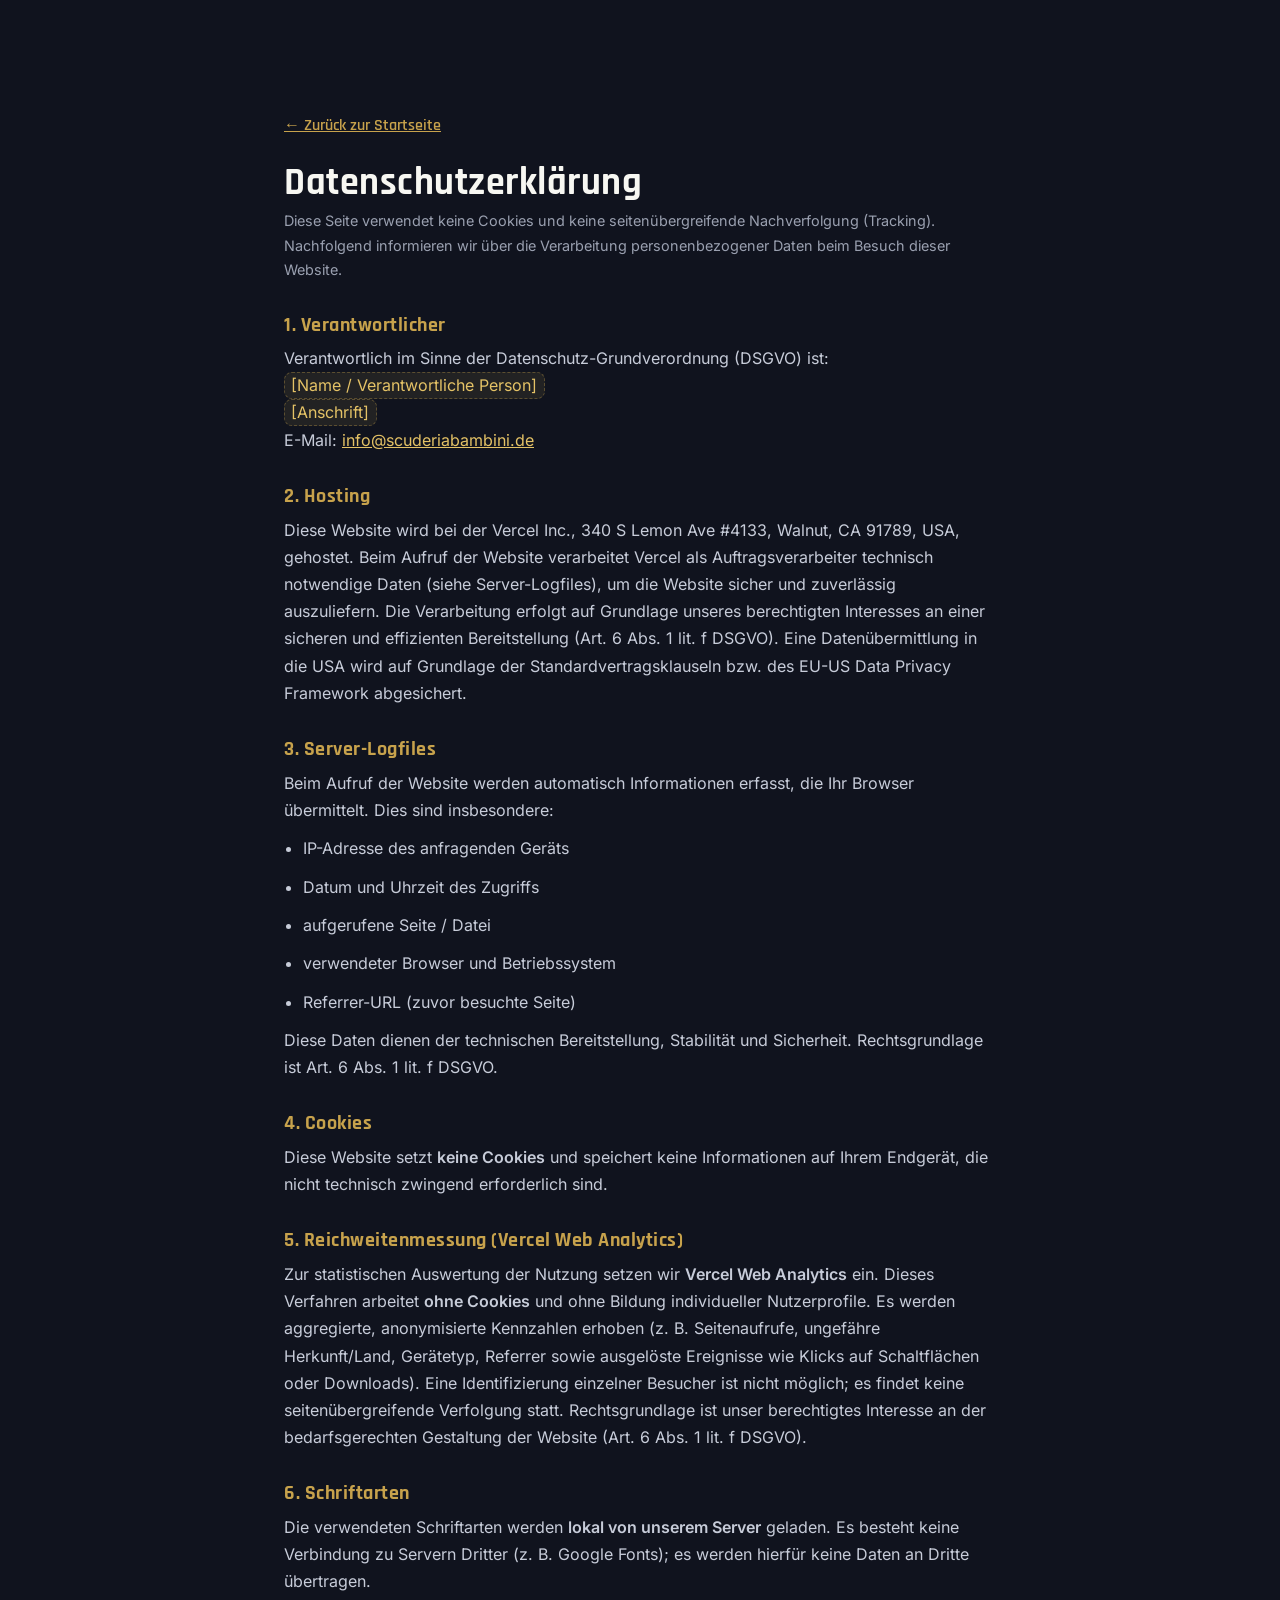
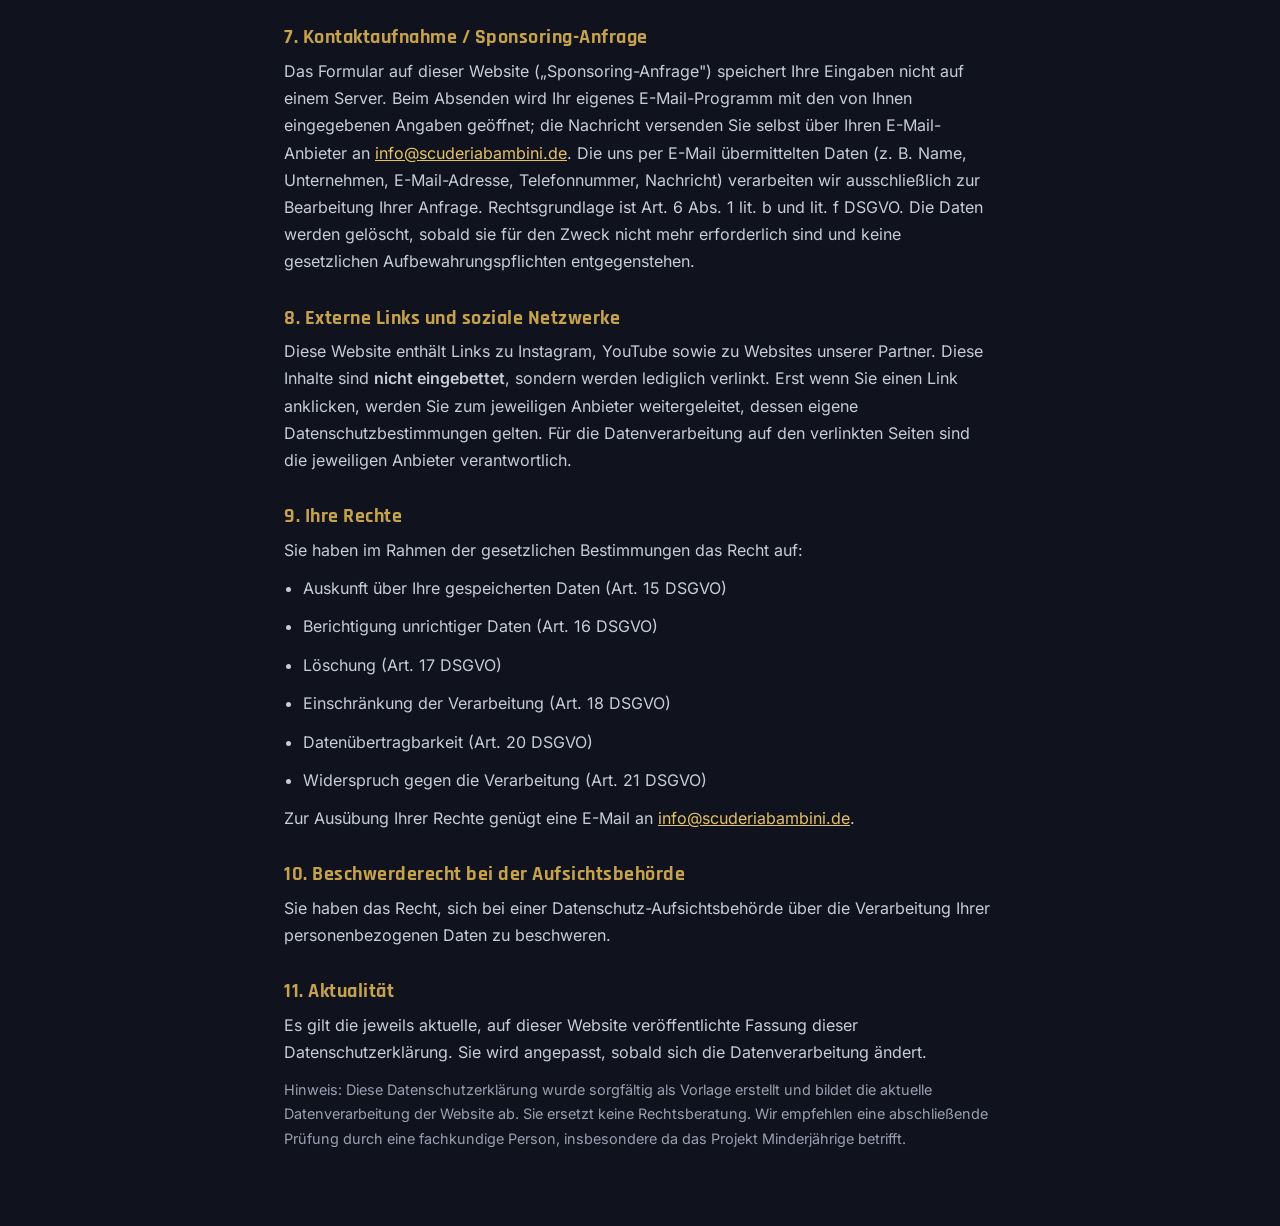
==== datenschutz.html @ d495ade8 "DSGVO: Google Fonts lokal einbetten, Impressum + Datenschutzerklaerung, Footer-Links" ====
<!DOCTYPE html>
<html lang="de">
<head>
  <meta charset="UTF-8" />
  <meta name="viewport" content="width=device-width, initial-scale=1.0" />
  <title>Datenschutzerklärung — Scuderia Bambini</title>
  <meta name="robots" content="noindex" />
  <link rel="stylesheet" href="assets/fonts/fonts.css" />
  <link rel="stylesheet" href="styles.css" />
</head>
<body>
  <main class="legal">
    <a class="back" href="index.html">← Zurück zur Startseite</a>
    <h1>Datenschutzerklärung</h1>
    <p class="muted">Diese Seite verwendet keine Cookies und keine seitenübergreifende Nachverfolgung (Tracking). Nachfolgend informieren wir über die Verarbeitung personenbezogener Daten beim Besuch dieser Website.</p>

    <h2>1. Verantwortlicher</h2>
    <p>
      Verantwortlich im Sinne der Datenschutz-Grundverordnung (DSGVO) ist:<br />
      <span class="todo">[Name / Verantwortliche Person]</span><br />
      <span class="todo">[Anschrift]</span><br />
      E-Mail: <a href="mailto:info@scuderiabambini.de">info@scuderiabambini.de</a>
    </p>

    <h2>2. Hosting</h2>
    <p>Diese Website wird bei der Vercel Inc., 340 S Lemon Ave #4133, Walnut, CA 91789, USA, gehostet. Beim Aufruf der Website verarbeitet Vercel als Auftragsverarbeiter technisch notwendige Daten (siehe Server-Logfiles), um die Website sicher und zuverlässig auszuliefern. Die Verarbeitung erfolgt auf Grundlage unseres berechtigten Interesses an einer sicheren und effizienten Bereitstellung (Art. 6 Abs. 1 lit. f DSGVO). Eine Datenübermittlung in die USA wird auf Grundlage der Standardvertragsklauseln bzw. des EU-US Data Privacy Framework abgesichert.</p>

    <h2>3. Server-Logfiles</h2>
    <p>Beim Aufruf der Website werden automatisch Informationen erfasst, die Ihr Browser übermittelt. Dies sind insbesondere:</p>
    <ul>
      <li>IP-Adresse des anfragenden Geräts</li>
      <li>Datum und Uhrzeit des Zugriffs</li>
      <li>aufgerufene Seite / Datei</li>
      <li>verwendeter Browser und Betriebssystem</li>
      <li>Referrer-URL (zuvor besuchte Seite)</li>
    </ul>
    <p>Diese Daten dienen der technischen Bereitstellung, Stabilität und Sicherheit. Rechtsgrundlage ist Art. 6 Abs. 1 lit. f DSGVO.</p>

    <h2>4. Cookies</h2>
    <p>Diese Website setzt <strong>keine Cookies</strong> und speichert keine Informationen auf Ihrem Endgerät, die nicht technisch zwingend erforderlich sind.</p>

    <h2>5. Reichweitenmessung (Vercel Web Analytics)</h2>
    <p>Zur statistischen Auswertung der Nutzung setzen wir <strong>Vercel Web Analytics</strong> ein. Dieses Verfahren arbeitet <strong>ohne Cookies</strong> und ohne Bildung individueller Nutzerprofile. Es werden aggregierte, anonymisierte Kennzahlen erhoben (z. B. Seitenaufrufe, ungefähre Herkunft/Land, Gerätetyp, Referrer sowie ausgelöste Ereignisse wie Klicks auf Schaltflächen oder Downloads). Eine Identifizierung einzelner Besucher ist nicht möglich; es findet keine seitenübergreifende Verfolgung statt. Rechtsgrundlage ist unser berechtigtes Interesse an der bedarfsgerechten Gestaltung der Website (Art. 6 Abs. 1 lit. f DSGVO).</p>

    <h2>6. Schriftarten</h2>
    <p>Die verwendeten Schriftarten werden <strong>lokal von unserem Server</strong> geladen. Es besteht keine Verbindung zu Servern Dritter (z. B. Google Fonts); es werden hierfür keine Daten an Dritte übertragen.</p>

    <h2>7. Kontaktaufnahme / Sponsoring-Anfrage</h2>
    <p>Das Formular auf dieser Website („Sponsoring-Anfrage") speichert Ihre Eingaben nicht auf einem Server. Beim Absenden wird Ihr eigenes E-Mail-Programm mit den von Ihnen eingegebenen Angaben geöffnet; die Nachricht versenden Sie selbst über Ihren E-Mail-Anbieter an <a href="mailto:info@scuderiabambini.de">info@scuderiabambini.de</a>. Die uns per E-Mail übermittelten Daten (z. B. Name, Unternehmen, E-Mail-Adresse, Telefonnummer, Nachricht) verarbeiten wir ausschließlich zur Bearbeitung Ihrer Anfrage. Rechtsgrundlage ist Art. 6 Abs. 1 lit. b und lit. f DSGVO. Die Daten werden gelöscht, sobald sie für den Zweck nicht mehr erforderlich sind und keine gesetzlichen Aufbewahrungspflichten entgegenstehen.</p>

    <h2>8. Externe Links und soziale Netzwerke</h2>
    <p>Diese Website enthält Links zu Instagram, YouTube sowie zu Websites unserer Partner. Diese Inhalte sind <strong>nicht eingebettet</strong>, sondern werden lediglich verlinkt. Erst wenn Sie einen Link anklicken, werden Sie zum jeweiligen Anbieter weitergeleitet, dessen eigene Datenschutzbestimmungen gelten. Für die Datenverarbeitung auf den verlinkten Seiten sind die jeweiligen Anbieter verantwortlich.</p>

    <h2>9. Ihre Rechte</h2>
    <p>Sie haben im Rahmen der gesetzlichen Bestimmungen das Recht auf:</p>
    <ul>
      <li>Auskunft über Ihre gespeicherten Daten (Art. 15 DSGVO)</li>
      <li>Berichtigung unrichtiger Daten (Art. 16 DSGVO)</li>
      <li>Löschung (Art. 17 DSGVO)</li>
      <li>Einschränkung der Verarbeitung (Art. 18 DSGVO)</li>
      <li>Datenübertragbarkeit (Art. 20 DSGVO)</li>
      <li>Widerspruch gegen die Verarbeitung (Art. 21 DSGVO)</li>
    </ul>
    <p>Zur Ausübung Ihrer Rechte genügt eine E-Mail an <a href="mailto:info@scuderiabambini.de">info@scuderiabambini.de</a>.</p>

    <h2>10. Beschwerderecht bei der Aufsichtsbehörde</h2>
    <p>Sie haben das Recht, sich bei einer Datenschutz-Aufsichtsbehörde über die Verarbeitung Ihrer personenbezogenen Daten zu beschweren.</p>

    <h2>11. Aktualität</h2>
    <p>Es gilt die jeweils aktuelle, auf dieser Website veröffentlichte Fassung dieser Datenschutzerklärung. Sie wird angepasst, sobald sich die Datenverarbeitung ändert.</p>

    <p class="muted">Hinweis: Diese Datenschutzerklärung wurde sorgfältig als Vorlage erstellt und bildet die aktuelle Datenverarbeitung der Website ab. Sie ersetzt keine Rechtsberatung. Wir empfehlen eine abschließende Prüfung durch eine fachkundige Person, insbesondere da das Projekt Minderjährige betrifft.</p>
  </main>
</body>
</html>
---- assets/fonts/fonts.css ----
@font-face{font-family:'Inter';font-style:normal;font-weight:400;font-display:swap;src:url(./inter-400-latin-ext.woff2) format('woff2');unicode-range:U+0100-02BA, U+02BD-02C5, U+02C7-02CC, U+02CE-02D7, U+02DD-02FF, U+0304, U+0308, U+0329, U+1D00-1DBF, U+1E00-1E9F, U+1EF2-1EFF, U+2020, U+20A0-20AB, U+20AD-20C0, U+2113, U+2C60-2C7F, U+A720-A7FF;}
@font-face{font-family:'Inter';font-style:normal;font-weight:400;font-display:swap;src:url(./inter-400-latin.woff2) format('woff2');unicode-range:U+0000-00FF, U+0131, U+0152-0153, U+02BB-02BC, U+02C6, U+02DA, U+02DC, U+0304, U+0308, U+0329, U+2000-206F, U+20AC, U+2122, U+2191, U+2193, U+2212, U+2215, U+FEFF, U+FFFD;}
@font-face{font-family:'Inter';font-style:normal;font-weight:500;font-display:swap;src:url(./inter-500-latin-ext.woff2) format('woff2');unicode-range:U+0100-02BA, U+02BD-02C5, U+02C7-02CC, U+02CE-02D7, U+02DD-02FF, U+0304, U+0308, U+0329, U+1D00-1DBF, U+1E00-1E9F, U+1EF2-1EFF, U+2020, U+20A0-20AB, U+20AD-20C0, U+2113, U+2C60-2C7F, U+A720-A7FF;}
@font-face{font-family:'Inter';font-style:normal;font-weight:500;font-display:swap;src:url(./inter-500-latin.woff2) format('woff2');unicode-range:U+0000-00FF, U+0131, U+0152-0153, U+02BB-02BC, U+02C6, U+02DA, U+02DC, U+0304, U+0308, U+0329, U+2000-206F, U+20AC, U+2122, U+2191, U+2193, U+2212, U+2215, U+FEFF, U+FFFD;}
@font-face{font-family:'Inter';font-style:normal;font-weight:600;font-display:swap;src:url(./inter-600-latin-ext.woff2) format('woff2');unicode-range:U+0100-02BA, U+02BD-02C5, U+02C7-02CC, U+02CE-02D7, U+02DD-02FF, U+0304, U+0308, U+0329, U+1D00-1DBF, U+1E00-1E9F, U+1EF2-1EFF, U+2020, U+20A0-20AB, U+20AD-20C0, U+2113, U+2C60-2C7F, U+A720-A7FF;}
@font-face{font-family:'Inter';font-style:normal;font-weight:600;font-display:swap;src:url(./inter-600-latin.woff2) format('woff2');unicode-range:U+0000-00FF, U+0131, U+0152-0153, U+02BB-02BC, U+02C6, U+02DA, U+02DC, U+0304, U+0308, U+0329, U+2000-206F, U+20AC, U+2122, U+2191, U+2193, U+2212, U+2215, U+FEFF, U+FFFD;}
@font-face{font-family:'Orbitron';font-style:normal;font-weight:500;font-display:swap;src:url(./orbitron-500-latin.woff2) format('woff2');unicode-range:U+0000-00FF, U+0131, U+0152-0153, U+02BB-02BC, U+02C6, U+02DA, U+02DC, U+0304, U+0308, U+0329, U+2000-206F, U+20AC, U+2122, U+2191, U+2193, U+2212, U+2215, U+FEFF, U+FFFD;}
@font-face{font-family:'Orbitron';font-style:normal;font-weight:700;font-display:swap;src:url(./orbitron-700-latin.woff2) format('woff2');unicode-range:U+0000-00FF, U+0131, U+0152-0153, U+02BB-02BC, U+02C6, U+02DA, U+02DC, U+0304, U+0308, U+0329, U+2000-206F, U+20AC, U+2122, U+2191, U+2193, U+2212, U+2215, U+FEFF, U+FFFD;}
@font-face{font-family:'Orbitron';font-style:normal;font-weight:900;font-display:swap;src:url(./orbitron-900-latin.woff2) format('woff2');unicode-range:U+0000-00FF, U+0131, U+0152-0153, U+02BB-02BC, U+02C6, U+02DA, U+02DC, U+0304, U+0308, U+0329, U+2000-206F, U+20AC, U+2122, U+2191, U+2193, U+2212, U+2215, U+FEFF, U+FFFD;}
@font-face{font-family:'Rajdhani';font-style:normal;font-weight:500;font-display:swap;src:url(./rajdhani-500-latin-ext.woff2) format('woff2');unicode-range:U+0100-02BA, U+02BD-02C5, U+02C7-02CC, U+02CE-02D7, U+02DD-02FF, U+0304, U+0308, U+0329, U+1D00-1DBF, U+1E00-1E9F, U+1EF2-1EFF, U+2020, U+20A0-20AB, U+20AD-20C0, U+2113, U+2C60-2C7F, U+A720-A7FF;}
@font-face{font-family:'Rajdhani';font-style:normal;font-weight:500;font-display:swap;src:url(./rajdhani-500-latin.woff2) format('woff2');unicode-range:U+0000-00FF, U+0131, U+0152-0153, U+02BB-02BC, U+02C6, U+02DA, U+02DC, U+0304, U+0308, U+0329, U+2000-206F, U+20AC, U+2122, U+2191, U+2193, U+2212, U+2215, U+FEFF, U+FFFD;}
@font-face{font-family:'Rajdhani';font-style:normal;font-weight:600;font-display:swap;src:url(./rajdhani-600-latin-ext.woff2) format('woff2');unicode-range:U+0100-02BA, U+02BD-02C5, U+02C7-02CC, U+02CE-02D7, U+02DD-02FF, U+0304, U+0308, U+0329, U+1D00-1DBF, U+1E00-1E9F, U+1EF2-1EFF, U+2020, U+20A0-20AB, U+20AD-20C0, U+2113, U+2C60-2C7F, U+A720-A7FF;}
@font-face{font-family:'Rajdhani';font-style:normal;font-weight:600;font-display:swap;src:url(./rajdhani-600-latin.woff2) format('woff2');unicode-range:U+0000-00FF, U+0131, U+0152-0153, U+02BB-02BC, U+02C6, U+02DA, U+02DC, U+0304, U+0308, U+0329, U+2000-206F, U+20AC, U+2122, U+2191, U+2193, U+2212, U+2215, U+FEFF, U+FFFD;}
@font-face{font-family:'Rajdhani';font-style:normal;font-weight:700;font-display:swap;src:url(./rajdhani-700-latin-ext.woff2) format('woff2');unicode-range:U+0100-02BA, U+02BD-02C5, U+02C7-02CC, U+02CE-02D7, U+02DD-02FF, U+0304, U+0308, U+0329, U+1D00-1DBF, U+1E00-1E9F, U+1EF2-1EFF, U+2020, U+20A0-20AB, U+20AD-20C0, U+2113, U+2C60-2C7F, U+A720-A7FF;}
@font-face{font-family:'Rajdhani';font-style:normal;font-weight:700;font-display:swap;src:url(./rajdhani-700-latin.woff2) format('woff2');unicode-range:U+0000-00FF, U+0131, U+0152-0153, U+02BB-02BC, U+02C6, U+02DA, U+02DC, U+0304, U+0308, U+0329, U+2000-206F, U+20AC, U+2122, U+2191, U+2193, U+2212, U+2215, U+FEFF, U+FFFD;}
---- styles.css ----
/* ===================== Scuderia Bambini — Styles ===================== */
:root{
  --navy:#171C2B;
  --navy-2:#10131e;
  --navy-3:#0b0d15;
  --gold:#C7A24C;
  --gold-bright:#E4C266;
  --white:#F7F7F2;
  --green:#1F7A4D;
  --green-bright:#34c47e;
  --muted:#9aa0b0;
  --panel:rgba(23,28,43,.82);
  --panel-line:rgba(199,162,76,.35);
  --radius:16px;
  --font-display:"Orbitron",sans-serif;
  --font-head:"Rajdhani",sans-serif;
  --font-body:"Inter",sans-serif;
}

*{box-sizing:border-box;margin:0;padding:0}
html{scroll-behavior:smooth}
body{
  font-family:var(--font-body);
  background:var(--navy-2);
  color:var(--white);
  overflow-x:hidden;
  line-height:1.6;
  -webkit-font-smoothing:antialiased;
}
h1,h2,h3{font-family:var(--font-head);font-weight:700;line-height:1.05;letter-spacing:.5px}
a{color:inherit;text-decoration:none}
img,svg{display:block}

/* ---------- Buttons ---------- */
.btn{
  display:inline-block;padding:.85rem 1.6rem;border-radius:999px;
  font-family:var(--font-head);font-weight:700;font-size:1rem;letter-spacing:.5px;
  cursor:pointer;border:2px solid transparent;transition:transform .15s ease,box-shadow .2s ease,background .2s ease;
}
.btn:hover{transform:translateY(-2px)}
.btn--gold{background:var(--gold);color:var(--navy);box-shadow:0 8px 24px rgba(199,162,76,.25)}
.btn--gold:hover{background:var(--gold-bright)}
.btn--ghost{border-color:var(--panel-line);color:var(--white)}
.btn--ghost:hover{border-color:var(--gold);color:var(--gold)}

/* ---------- Navigation ---------- */
.nav{
  position:fixed;top:0;left:0;right:0;z-index:50;
  display:flex;align-items:center;justify-content:space-between;
  padding:.7rem 1.6rem;
  background:rgba(11,13,21,0);transition:background .3s ease,box-shadow .3s ease,padding .3s ease;
}
.nav.is-stuck{background:rgba(11,13,21,.92);box-shadow:0 1px 0 rgba(199,162,76,.25);padding:.5rem 1.6rem;backdrop-filter:blur(8px)}
.nav__brand{display:flex;align-items:center;gap:.6rem}
.nav__logo{width:34px;height:38px}
.nav__name{font-family:var(--font-display);font-weight:700;font-size:.95rem;letter-spacing:1px;color:var(--gold)}
.nav__links{display:flex;align-items:center;gap:1.4rem;font-family:var(--font-head);font-weight:600}
.nav__links a{font-size:.95rem;color:var(--white);opacity:.85;transition:color .2s,opacity .2s}
.nav__links a:hover{opacity:1;color:var(--gold)}
.nav__cta{padding:.45rem 1.1rem;border:2px solid var(--gold);border-radius:999px;color:var(--gold)!important;opacity:1!important}
.nav__cta:hover{background:var(--gold);color:var(--navy)!important}
@media(max-width:760px){.nav__links a:not(.nav__cta){display:none}.nav__name{display:none}}

/* ---------- Hero ---------- */
.hero{
  position:relative;min-height:100vh;display:flex;align-items:center;justify-content:center;
  text-align:center;padding:6rem 1.5rem 4rem;overflow:hidden;
  background:radial-gradient(120% 80% at 50% 0%,#1d2336 0%,var(--navy-2) 55%,var(--navy-3) 100%);
}
.hero__grid{
  position:absolute;inset:0;opacity:.5;pointer-events:none;
  background-image:
    linear-gradient(rgba(199,162,76,.06) 1px,transparent 1px),
    linear-gradient(90deg,rgba(199,162,76,.06) 1px,transparent 1px);
  background-size:46px 46px;
  mask-image:radial-gradient(80% 60% at 50% 30%,#000 30%,transparent 80%);
}
.hero__inner{position:relative;z-index:2;max-width:760px}
.hero__crest{width:120px;height:134px;margin:0 auto 1.2rem;filter:drop-shadow(0 10px 30px rgba(0,0,0,.5))}
.hero__video{width:min(400px,66vw);height:auto;margin:-1.2rem auto -.8rem;display:block;
  mix-blend-mode:screen;
  -webkit-mask-image:radial-gradient(ellipse 70% 68% at 50% 47%,#000 55%,transparent 82%);
  mask-image:radial-gradient(ellipse 70% 68% at 50% 47%,#000 55%,transparent 82%)}
.hero__kicker{font-family:var(--font-head);font-weight:600;letter-spacing:3px;text-transform:uppercase;color:var(--gold);font-size:.9rem;margin-bottom:.6rem}
.hero__title{font-family:var(--font-display);font-weight:900;font-size:clamp(2.6rem,8vw,5.4rem);letter-spacing:2px;line-height:.98}
.hero__title--green{color:var(--green-bright)}
.hero__title--gold{color:var(--gold-bright)}
.hero__sub{margin:1.3rem auto 2rem;max-width:520px;color:#cdd2de;font-size:1.05rem}
.hero__actions{display:flex;gap:1rem;justify-content:center;flex-wrap:wrap;margin-top:1.6rem}

/* Ampel */
.lights{display:flex;gap:.6rem;justify-content:center;margin:.4rem 0 .4rem}
.light{width:26px;height:26px;border-radius:50%;background:#2a2f3e;border:2px solid #000;box-shadow:inset 0 0 6px rgba(0,0,0,.6)}
.light--red.on{background:#ff2d2d;box-shadow:0 0 16px rgba(255,45,45,.8),inset 0 0 6px rgba(0,0,0,.4)}
.light--green.on{background:var(--green-bright);box-shadow:0 0 18px rgba(52,196,126,.9),inset 0 0 6px rgba(0,0,0,.4)}
.lights__label{font-family:var(--font-head);font-weight:600;letter-spacing:1px;color:var(--muted);font-size:.85rem;text-transform:uppercase;min-height:1.2em}

/* Scroll hint */
.scroll-hint{margin:1.8rem auto 0;z-index:2;text-align:center;color:var(--muted);font-family:var(--font-head);letter-spacing:2px;font-size:.75rem;text-transform:uppercase}
.scroll-hint__mouse{width:24px;height:38px;border:2px solid var(--panel-line);border-radius:14px;margin:.5rem auto 0;position:relative}
.scroll-hint__mouse span{position:absolute;top:7px;left:50%;width:4px;height:7px;background:var(--gold);border-radius:2px;transform:translateX(-50%);animation:wheel 1.4s infinite}
@keyframes wheel{0%{opacity:0;transform:translate(-50%,0)}40%{opacity:1}100%{opacity:0;transform:translate(-50%,12px)}}

/* ---------- Track / Strecke ---------- */
.track{position:relative;background:linear-gradient(180deg,var(--navy-3),#0a0c13 50%,var(--navy-3))}
.track__road{position:absolute;top:0;left:0;width:100%;height:100%;z-index:1}
.track__content{position:relative;z-index:3;max-width:1180px;margin:0 auto;padding:8vh 1.5rem}

.car{position:absolute;top:0;left:0;z-index:4;width:120px;height:64px;will-change:transform;
  filter:drop-shadow(0 8px 14px rgba(0,0,0,.55))}

/* Stops */
.stop{display:flex;min-height:78vh;align-items:center;padding:2vh 0}
.stop--left{justify-content:flex-start}
.stop--right{justify-content:flex-end}
.stop--full{justify-content:center}

.panel{
  position:relative;max-width:540px;background:var(--panel);
  border:1px solid var(--panel-line);border-radius:var(--radius);
  padding:2rem 2.1rem;backdrop-filter:blur(6px);
  box-shadow:0 20px 50px rgba(0,0,0,.45);
}
.panel--wide{max-width:920px;text-align:center}
.panel--accent{border-color:rgba(52,196,126,.45);box-shadow:0 20px 50px rgba(31,122,77,.25)}
.panel__tag{display:inline-block;font-family:var(--font-head);font-weight:700;letter-spacing:2px;text-transform:uppercase;font-size:.78rem;color:var(--gold);background:rgba(199,162,76,.12);border:1px solid var(--panel-line);padding:.3rem .8rem;border-radius:999px;margin-bottom:1rem}
.panel__tag--green{color:var(--green-bright);background:rgba(52,196,126,.12);border-color:rgba(52,196,126,.4)}
.panel h2{font-size:clamp(1.6rem,4vw,2.4rem);margin-bottom:.7rem}
.panel p{color:#c7ccd9}
.panel blockquote{margin-top:1.3rem;padding-left:1rem;border-left:3px solid var(--gold);font-family:var(--font-head);font-weight:600;font-style:italic;color:var(--gold-bright);font-size:1.15rem}

/* Pillars */
.pillars{display:grid;gap:.8rem;margin-top:1.3rem}
.pillar{display:grid;grid-template-columns:auto 1fr;gap:.2rem .9rem;align-items:start;padding:.7rem .9rem;background:rgba(255,255,255,.03);border-radius:12px;border:1px solid rgba(255,255,255,.06)}
.pillar__ico{grid-row:span 2;font-size:1.5rem}
.pillar strong{font-family:var(--font-head);font-size:1.05rem}
.pillar span{color:var(--muted);font-size:.9rem}

/* mini cards */
.cards{display:grid;grid-template-columns:1fr 1fr;gap:1rem;margin-top:1.3rem}
.mini{background:rgba(255,255,255,.03);border:1px solid rgba(255,255,255,.07);border-radius:12px;padding:1.1rem}
.mini h3{font-size:1.15rem;color:var(--gold);margin-bottom:.4rem}
.mini p{font-size:.9rem}
@media(max-width:560px){.cards{grid-template-columns:1fr}}

/* ticks */
.ticks{list-style:none;margin-top:1.1rem;display:grid;gap:.6rem}
.ticks li{position:relative;padding-left:1.8rem;color:#cdd2de}
.ticks li::before{content:"🏁";position:absolute;left:0}

/* jobs */
.jobs{display:flex;flex-wrap:wrap;gap:.6rem;margin-top:1.3rem}
.jobs span{font-family:var(--font-head);font-weight:600;font-size:.9rem;padding:.45rem .9rem;border:1px solid var(--panel-line);border-radius:999px;color:var(--gold-bright);background:rgba(199,162,76,.08)}

/* basis chips label */
.basis-label{margin-top:1.1rem;margin-bottom:.5rem;font-family:var(--font-head);font-weight:600;font-size:.82rem;letter-spacing:1px;text-transform:uppercase;color:var(--green-bright)}
.jobs--basis span{color:#cdd2de;border-color:rgba(52,196,126,.35);background:rgba(52,196,126,.07)}

/* safety */
.safety{display:grid;gap:.8rem;margin-top:1.2rem}
.safety div{display:grid;gap:.15rem;padding:.8rem 1rem;background:rgba(255,255,255,.03);border-left:3px solid var(--green);border-radius:0 10px 10px 0}
.safety strong{font-family:var(--font-head);color:var(--green-bright)}
.safety span{color:var(--muted);font-size:.9rem}

/* timeline / aktuelles */
.timeline{list-style:none;margin:1.6rem auto 0;position:relative;text-align:left;max-width:720px}
.timeline::before{content:"";position:absolute;left:14px;top:6px;bottom:6px;width:2px;background:linear-gradient(var(--gold),rgba(199,162,76,.12))}
.tl{position:relative;padding-left:46px;padding-bottom:1.5rem}
.tl:last-child{padding-bottom:0}
.tl__dot{position:absolute;left:6px;top:3px;width:18px;height:18px;border-radius:50%;background:var(--navy);border:2px solid var(--gold);box-shadow:0 0 0 4px rgba(199,162,76,.12)}
.tl--next .tl__dot{border-color:var(--green-bright);box-shadow:0 0 0 4px rgba(52,196,126,.15)}
.tl__date{font-family:var(--font-head);font-weight:700;letter-spacing:1px;text-transform:uppercase;font-size:.74rem;color:var(--gold)}
.tl--next .tl__date{color:var(--green-bright)}
.tl__body h3{font-family:var(--font-head);font-size:1.15rem;margin:.15rem 0 .3rem}
.tl__body p{color:var(--muted);font-size:.95rem}
.tl__thumb{margin-top:.7rem;border-radius:10px;overflow:hidden;border:1px solid var(--panel-line);max-width:280px}
.tl__thumb img{width:100%;height:160px;object-fit:cover;display:block}
.tl__thumb--car{background:#f2f2ef}
.tl__thumb--car img{object-fit:contain;padding:.3rem}

/* gallery */
.gallery{display:grid;grid-template-columns:repeat(2,1fr);gap:.9rem;margin-top:1.4rem}
.shot{position:relative;border-radius:12px;overflow:hidden;border:1px solid rgba(199,162,76,.22);aspect-ratio:4/3;background:#0b0d15}
.shot img{width:100%;height:100%;object-fit:cover;display:block;transition:transform .5s ease}
.shot:hover img{transform:scale(1.06)}
.shot figcaption{position:absolute;left:0;right:0;bottom:0;padding:.55rem .85rem;text-align:left;font-family:var(--font-head);font-weight:600;font-size:.92rem;color:#fff;background:linear-gradient(transparent,rgba(11,13,21,.9))}
.shot--car{background:#f2f2ef}
.shot--car img{object-fit:contain;padding:.5rem}
.ph{aspect-ratio:4/3;display:flex;align-items:center;justify-content:center;border-radius:12px;font-family:var(--font-head);font-weight:600;letter-spacing:1px;color:var(--muted);
  background:repeating-conic-gradient(#1a1f2e 0% 25%,#141826 0% 50%) 50%/26px 26px;border:1px solid rgba(199,162,76,.2)}
@media(max-width:520px){.gallery{grid-template-columns:1fr}}

/* partners */
.partners{display:flex;flex-wrap:wrap;gap:1rem;justify-content:center;margin-top:1.4rem}
.plogo{flex:1;min-width:180px;padding:1.6rem;text-align:center;font-family:var(--font-head);font-weight:700;letter-spacing:1px;color:var(--white);background:rgba(255,255,255,.04);border:1px solid var(--panel-line);border-radius:12px}
.plogo--add{color:var(--muted);border-style:dashed}
.plogo--img{background:#fff;display:flex;align-items:center;justify-content:center;padding:1rem 1.4rem;transition:transform .15s ease,border-color .2s ease}
.plogo--img:hover{transform:translateY(-3px);border-color:var(--gold)}
.plogo--img img{max-width:100%;max-height:66px;width:auto;height:auto;object-fit:contain}

/* finish line */
.finish{position:absolute;bottom:0;left:0;right:0;height:34px;z-index:2;
  background:repeating-linear-gradient(90deg,#fff 0 26px,#0b0d15 26px 52px),repeating-linear-gradient(90deg,#0b0d15 0 26px,#fff 26px 52px);
  background-size:52px 17px;background-position:0 0,0 17px;opacity:.9}

/* ---------- Vita / Initiator ---------- */
.vita{position:relative;z-index:3;padding:5rem 1.5rem}
.vita__inner{max-width:1000px;margin:0 auto;display:grid;grid-template-columns:300px 1fr;gap:2.5rem;align-items:start;background:var(--panel);border:1px solid var(--panel-line);border-radius:18px;padding:2rem;backdrop-filter:blur(6px);box-shadow:0 20px 50px rgba(0,0,0,.45)}
.vita__portrait{width:100%;aspect-ratio:4/5;border-radius:16px;overflow:hidden;border:2px solid var(--panel-line);background:#141826;position:relative}
.vita__portrait img{width:100%;height:100%;object-fit:cover}
.vita__initials{position:absolute;inset:0;display:flex;align-items:center;justify-content:center;font-family:var(--font-display);font-weight:900;font-size:4rem;color:var(--gold);
  background:radial-gradient(120% 120% at 50% 20%,#1d2336,#0b0d15)}
.vita__stats{display:grid;grid-template-columns:1fr 1fr;gap:.7rem;margin-top:1rem}
.vita__stat{background:rgba(255,255,255,.03);border:1px solid var(--panel-line);border-radius:12px;padding:.7rem .85rem}
.vita__stat b{display:block;font-family:var(--font-display);font-weight:700;color:var(--gold-bright);font-size:1.1rem;line-height:1.2}
.vita__stat span{font-size:.78rem;color:var(--muted);display:block;margin-top:.2rem}
.vita__body h2{font-size:clamp(1.8rem,4vw,2.6rem);margin:.4rem 0 .2rem}
.vita__role{font-family:var(--font-head);font-weight:600;color:var(--gold);margin-bottom:1.3rem}
.vita__body p{color:#c7ccd9;margin-bottom:1rem}
.vita__quote{margin:1.4rem 0;padding:1rem 1.2rem;border-left:3px solid var(--gold);background:rgba(199,162,76,.07);border-radius:0 12px 12px 0;
  font-family:var(--font-head);font-weight:600;font-style:italic;color:var(--gold-bright);font-size:1.12rem;line-height:1.5}
@media(max-width:760px){.vita__inner{grid-template-columns:1fr;gap:1.6rem}.vita__portrait{max-width:280px;margin:0 auto}}

/* ---------- Sponsoring / Partner werden ---------- */
.sponsoring{position:relative;z-index:3;padding:5rem 1.5rem}
.sponsoring__inner{max-width:1040px;margin:0 auto;text-align:center}
.sponsoring h2{font-size:clamp(1.8rem,4.5vw,2.6rem);margin:.4rem 0 .6rem}
.sponsoring__lead{max-width:680px;margin:0 auto 2.2rem;color:#c7ccd9}
.why{max-width:720px;margin:0 auto 2.4rem;text-align:left;background:rgba(255,255,255,.03);border:1px solid var(--panel-line);border-radius:14px;padding:1.3rem 1.5rem}
.why h3{color:var(--gold);font-size:1.1rem;margin-bottom:.7rem;font-family:var(--font-head)}
.why__list{list-style:none;display:grid;gap:.5rem}
.why__list li{padding-left:1.7rem;position:relative;color:#cdd2de}
.why__list li::before{content:"✓";position:absolute;left:0;color:var(--green-bright);font-weight:700}
.tiers{display:grid;grid-template-columns:repeat(4,1fr);gap:1rem;text-align:left;margin-bottom:1.8rem}
.tier{position:relative;background:var(--panel);border:1px solid var(--panel-line);border-radius:14px;padding:1.4rem 1.2rem;transition:transform .15s ease,border-color .2s ease}
.tier:hover{transform:translateY(-4px);border-color:var(--gold)}
.tier__ico{font-size:1.6rem;display:block;margin-bottom:.5rem}
.tier h3{font-family:var(--font-head);color:var(--gold-bright);font-size:1.2rem;margin-bottom:.6rem}
.tier ul{list-style:none;display:grid;gap:.45rem}
.tier li{font-size:.86rem;color:var(--muted);padding-left:1rem;position:relative;line-height:1.45}
.tier li::before{content:"›";position:absolute;left:0;color:var(--gold)}
.tier--top{border-color:var(--gold);box-shadow:0 12px 40px rgba(199,162,76,.15)}
.tier--top h3{color:var(--gold)}
.tier__badge{display:inline-block;font-family:var(--font-head);font-weight:700;font-size:.66rem;letter-spacing:1px;text-transform:uppercase;color:var(--navy);background:var(--gold);border-radius:999px;padding:.18rem .6rem;margin-bottom:.5rem}
.sponsoring__note{max-width:760px;margin:0 auto 2rem;background:rgba(31,122,77,.08);border:1px solid rgba(52,196,126,.35);border-radius:14px;padding:1.1rem 1.3rem;color:#cdd2de;font-size:.95rem}
.sponsoring__note strong{color:var(--green-bright);display:block;margin-bottom:.3rem;font-family:var(--font-head)}
.sponsoring__cta{display:flex;gap:1rem;justify-content:center;flex-wrap:wrap}
@media(max-width:820px){.tiers{grid-template-columns:1fr 1fr}}
@media(max-width:520px){.tiers{grid-template-columns:1fr}}

/* ---------- Kontakt ---------- */
.contact{position:relative;z-index:3;padding:5rem 1.5rem 7rem;text-align:center}
.contact__inner{max-width:620px;margin:0 auto;background:var(--panel);border:1px solid var(--panel-line);border-radius:18px;padding:2.2rem 2rem;backdrop-filter:blur(6px);box-shadow:0 20px 50px rgba(0,0,0,.45)}
.contact h2{font-size:clamp(1.8rem,5vw,2.6rem);margin:.6rem 0}
.contact p{color:#c7ccd9;margin-bottom:1.8rem}
.form{display:grid;gap:1rem;text-align:left}
.form__row{display:grid;grid-template-columns:1fr 1fr;gap:1rem}
@media(max-width:560px){.form__row{grid-template-columns:1fr}}
.form label{display:grid;gap:.4rem;font-family:var(--font-head);font-weight:600;font-size:.9rem;color:var(--gold-bright)}
.form input,.form select,.form textarea{
  font-family:var(--font-body);font-size:1rem;color:var(--white);
  background:rgba(255,255,255,.04);border:1px solid var(--panel-line);border-radius:10px;padding:.75rem .9rem;
  transition:border .2s,box-shadow .2s;
}
.form input:focus,.form select:focus,.form textarea:focus{outline:none;border-color:var(--gold);box-shadow:0 0 0 3px rgba(199,162,76,.2)}
.form select option{background:var(--navy);color:var(--white)}
/* Echtes Logo (ersetzt das SVG, sobald assets/logo.* vorhanden ist) */
.nav__logo img,.hero__crest img,.footer__logo img{width:100%;height:100%;object-fit:contain}
img.nav__logo,img.hero__crest,img.footer__logo{object-fit:contain}
.form .btn{justify-self:start;margin-top:.4rem}
.form__note{font-family:var(--font-body);font-weight:400;color:var(--muted);font-size:.85rem}
.form__note.ok{color:var(--green-bright)}

/* ---------- Footer ---------- */
.footer{display:flex;align-items:center;gap:1rem;flex-wrap:wrap;justify-content:center;text-align:center;
  padding:2.5rem 1.5rem;background:var(--navy-3);border-top:1px solid var(--panel-line)}
.footer__logo{width:40px;height:45px}
.footer strong{font-family:var(--font-display);color:var(--gold);letter-spacing:1px;display:block}
.footer span{color:var(--muted);font-size:.9rem}
.footer small{width:100%;color:#5b6172;font-size:.8rem;margin-top:.5rem}
.footer small a{color:var(--gold);text-decoration:none}
.footer small a:hover{text-decoration:underline}

/* social icons */
.social{display:flex;gap:.7rem;justify-content:center;width:100%;order:3;margin-top:.2rem}
.social__link{display:inline-flex;align-items:center;justify-content:center;width:42px;height:42px;border-radius:50%;border:1px solid var(--panel-line);color:var(--gold);transition:transform .15s ease,background .2s ease,color .2s ease}
.social__link:hover{transform:translateY(-2px);background:var(--gold);color:var(--navy)}
.social__link svg{width:20px;height:20px}

/* live badge */
.live-note{display:flex;align-items:center;gap:.7rem;margin-top:1.2rem;padding:.75rem 1rem;border:1px solid rgba(255,45,45,.4);background:rgba(255,45,45,.09);border-radius:12px;font-size:.92rem;color:#e7c9c9}
.live-note strong{color:#fff}
.live-dot{flex:none;width:11px;height:11px;border-radius:50%;background:#ff2d2d;animation:livepulse 1.5s infinite}
@keyframes livepulse{0%{box-shadow:0 0 0 0 rgba(255,45,45,.55)}70%{box-shadow:0 0 0 11px rgba(255,45,45,0)}100%{box-shadow:0 0 0 0 rgba(255,45,45,0)}}

/* ---------- Rechtstexte (Impressum/Datenschutz) ---------- */
.legal{max-width:760px;margin:0 auto;padding:7rem 1.5rem 4rem}
.legal a.back{display:inline-flex;align-items:center;gap:.4rem;color:var(--gold);font-family:var(--font-head);font-weight:600;margin-bottom:1.5rem}
.legal h1{font-family:var(--font-head);font-size:clamp(1.8rem,5vw,2.4rem);margin-bottom:.4rem}
.legal h2{font-family:var(--font-head);font-size:1.25rem;color:var(--gold);margin:2rem 0 .6rem}
.legal h3{font-family:var(--font-head);font-size:1.05rem;margin:1.2rem 0 .3rem}
.legal p,.legal li{color:#c7ccd9;margin-bottom:.7rem;line-height:1.7}
.legal ul{padding-left:1.2rem;margin-bottom:.7rem}
.legal a{color:var(--gold-bright);text-decoration:underline}
.legal .muted{color:var(--muted);font-size:.9rem}
.legal .todo{background:rgba(199,162,76,.1);border:1px dashed var(--panel-line);border-radius:8px;padding:.15rem .4rem;color:var(--gold-bright)}

/* ---------- Reduced motion ---------- */
@media(prefers-reduced-motion:reduce){
  *{animation:none!important;scroll-behavior:auto!important}
}
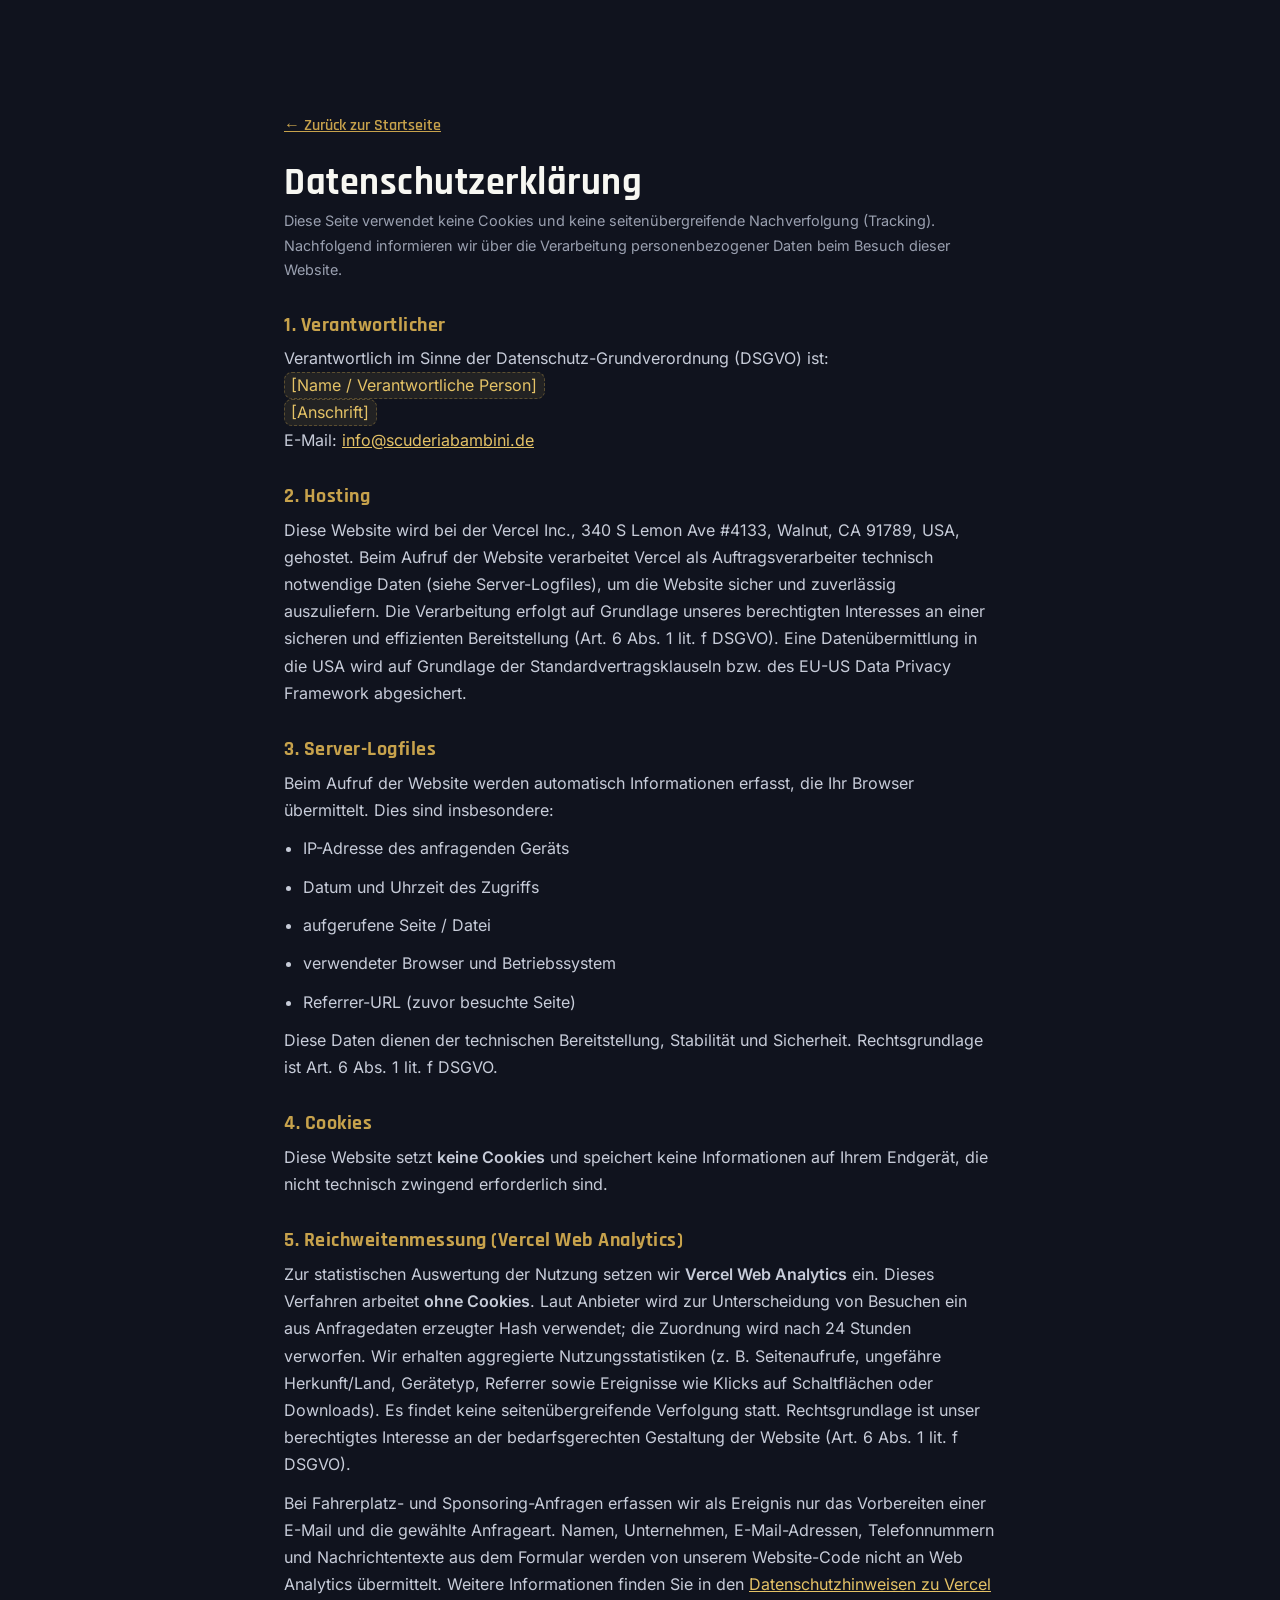
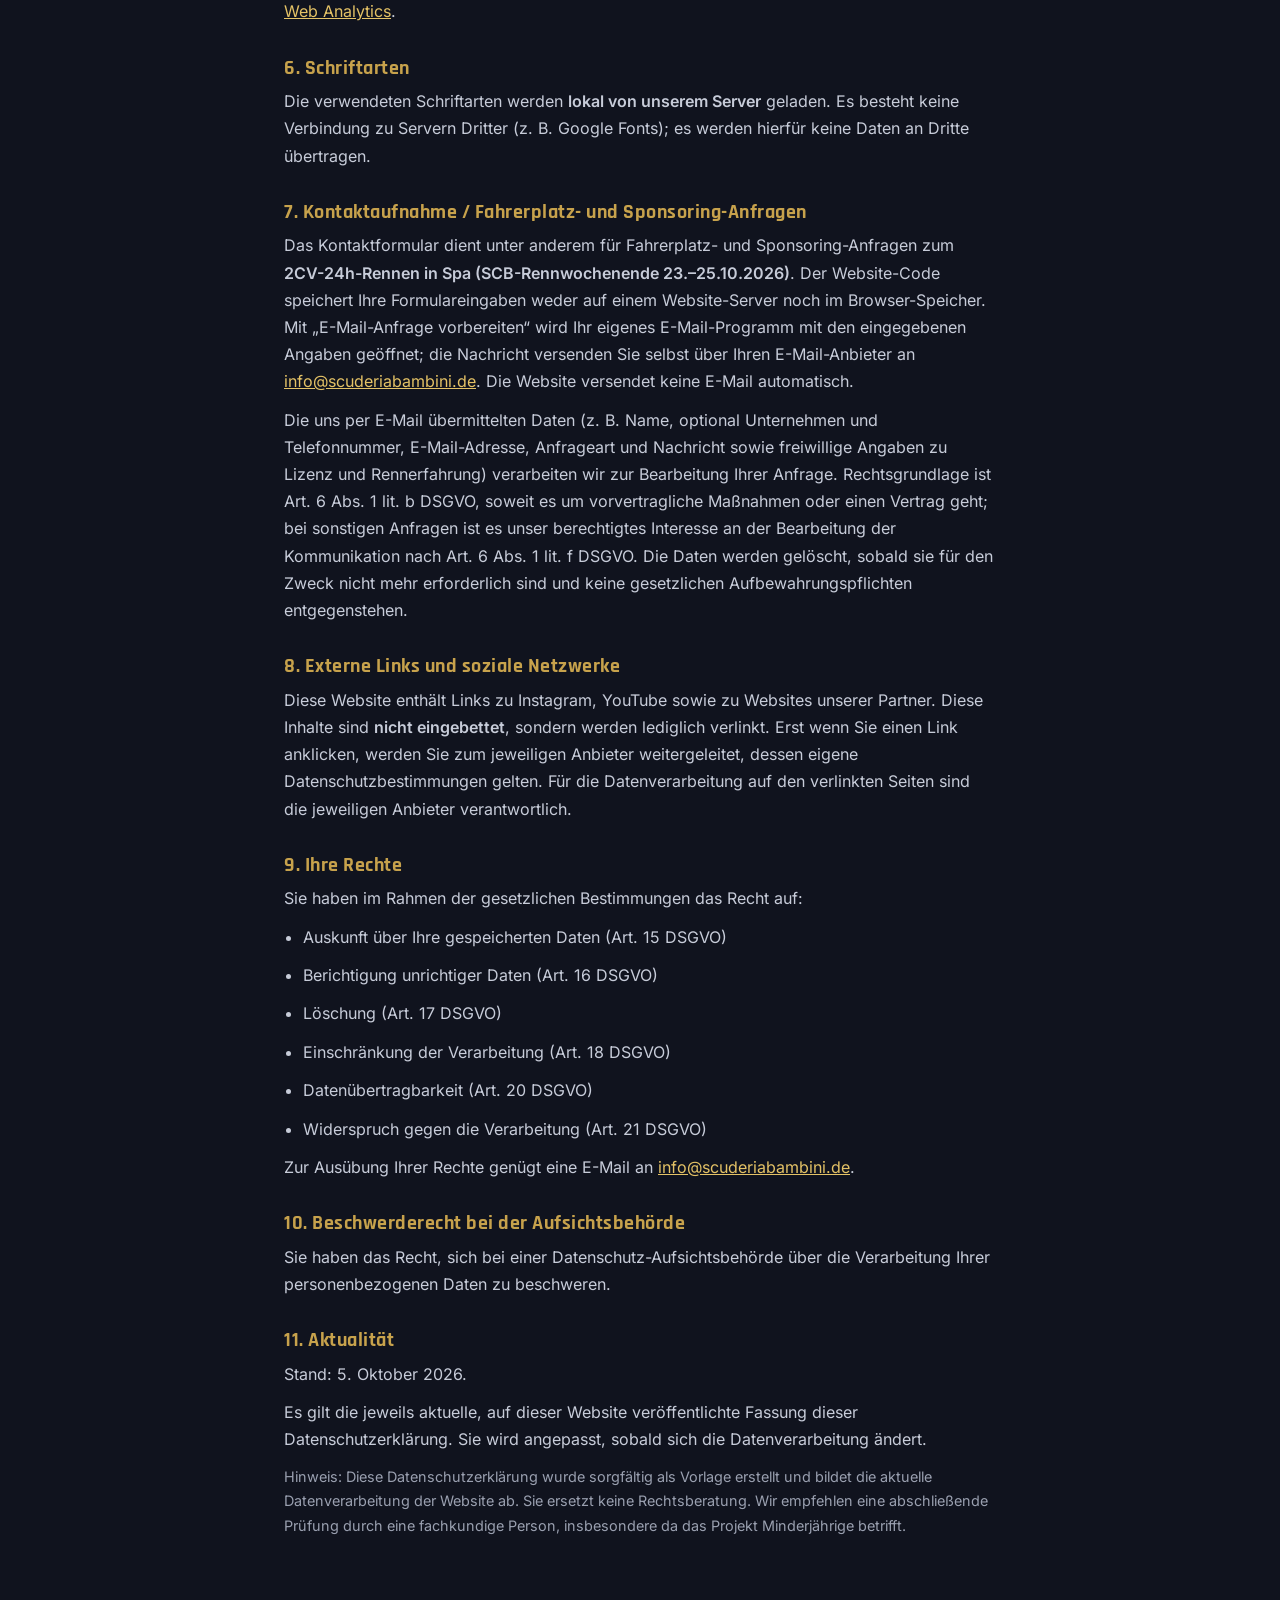
==== commit f59313b8: "Update Spa 24h 2026 driver seats, sponsorship and contact information" ====
--- a/datenschutz.html
+++ b/datenschutz.html
@@ -40,13 +40,15 @@
     <p>Diese Website setzt <strong>keine Cookies</strong> und speichert keine Informationen auf Ihrem Endgerät, die nicht technisch zwingend erforderlich sind.</p>
 
     <h2>5. Reichweitenmessung (Vercel Web Analytics)</h2>
-    <p>Zur statistischen Auswertung der Nutzung setzen wir <strong>Vercel Web Analytics</strong> ein. Dieses Verfahren arbeitet <strong>ohne Cookies</strong> und ohne Bildung individueller Nutzerprofile. Es werden aggregierte, anonymisierte Kennzahlen erhoben (z. B. Seitenaufrufe, ungefähre Herkunft/Land, Gerätetyp, Referrer sowie ausgelöste Ereignisse wie Klicks auf Schaltflächen oder Downloads). Eine Identifizierung einzelner Besucher ist nicht möglich; es findet keine seitenübergreifende Verfolgung statt. Rechtsgrundlage ist unser berechtigtes Interesse an der bedarfsgerechten Gestaltung der Website (Art. 6 Abs. 1 lit. f DSGVO).</p>
+    <p>Zur statistischen Auswertung der Nutzung setzen wir <strong>Vercel Web Analytics</strong> ein. Dieses Verfahren arbeitet <strong>ohne Cookies</strong>. Laut Anbieter wird zur Unterscheidung von Besuchen ein aus Anfragedaten erzeugter Hash verwendet; die Zuordnung wird nach 24 Stunden verworfen. Wir erhalten aggregierte Nutzungsstatistiken (z. B. Seitenaufrufe, ungefähre Herkunft/Land, Gerätetyp, Referrer sowie Ereignisse wie Klicks auf Schaltflächen oder Downloads). Es findet keine seitenübergreifende Verfolgung statt. Rechtsgrundlage ist unser berechtigtes Interesse an der bedarfsgerechten Gestaltung der Website (Art. 6 Abs. 1 lit. f DSGVO).</p>
+    <p>Bei Fahrerplatz- und Sponsoring-Anfragen erfassen wir als Ereignis nur das Vorbereiten einer E-Mail und die gewählte Anfrageart. Namen, Unternehmen, E-Mail-Adressen, Telefonnummern und Nachrichtentexte aus dem Formular werden von unserem Website-Code nicht an Web Analytics übermittelt. Weitere Informationen finden Sie in den <a href="https://vercel.com/docs/analytics/privacy-policy" target="_blank" rel="noopener">Datenschutzhinweisen zu Vercel Web Analytics</a>.</p>
 
     <h2>6. Schriftarten</h2>
     <p>Die verwendeten Schriftarten werden <strong>lokal von unserem Server</strong> geladen. Es besteht keine Verbindung zu Servern Dritter (z. B. Google Fonts); es werden hierfür keine Daten an Dritte übertragen.</p>
 
-    <h2>7. Kontaktaufnahme / Sponsoring-Anfrage</h2>
-    <p>Das Formular auf dieser Website („Sponsoring-Anfrage") speichert Ihre Eingaben nicht auf einem Server. Beim Absenden wird Ihr eigenes E-Mail-Programm mit den von Ihnen eingegebenen Angaben geöffnet; die Nachricht versenden Sie selbst über Ihren E-Mail-Anbieter an <a href="mailto:info@scuderiabambini.de">info@scuderiabambini.de</a>. Die uns per E-Mail übermittelten Daten (z. B. Name, Unternehmen, E-Mail-Adresse, Telefonnummer, Nachricht) verarbeiten wir ausschließlich zur Bearbeitung Ihrer Anfrage. Rechtsgrundlage ist Art. 6 Abs. 1 lit. b und lit. f DSGVO. Die Daten werden gelöscht, sobald sie für den Zweck nicht mehr erforderlich sind und keine gesetzlichen Aufbewahrungspflichten entgegenstehen.</p>
+    <h2>7. Kontaktaufnahme / Fahrerplatz- und Sponsoring-Anfragen</h2>
+    <p>Das Kontaktformular dient unter anderem für Fahrerplatz- und Sponsoring-Anfragen zum <strong>2CV-24h-Rennen in Spa (SCB-Rennwochenende 23.–25.10.2026)</strong>. Der Website-Code speichert Ihre Formulareingaben weder auf einem Website-Server noch im Browser-Speicher. Mit „E-Mail-Anfrage vorbereiten“ wird Ihr eigenes E-Mail-Programm mit den eingegebenen Angaben geöffnet; die Nachricht versenden Sie selbst über Ihren E-Mail-Anbieter an <a href="mailto:info@scuderiabambini.de">info@scuderiabambini.de</a>. Die Website versendet keine E-Mail automatisch.</p>
+    <p>Die uns per E-Mail übermittelten Daten (z. B. Name, optional Unternehmen und Telefonnummer, E-Mail-Adresse, Anfrageart und Nachricht sowie freiwillige Angaben zu Lizenz und Rennerfahrung) verarbeiten wir zur Bearbeitung Ihrer Anfrage. Rechtsgrundlage ist Art. 6 Abs. 1 lit. b DSGVO, soweit es um vorvertragliche Maßnahmen oder einen Vertrag geht; bei sonstigen Anfragen ist es unser berechtigtes Interesse an der Bearbeitung der Kommunikation nach Art. 6 Abs. 1 lit. f DSGVO. Die Daten werden gelöscht, sobald sie für den Zweck nicht mehr erforderlich sind und keine gesetzlichen Aufbewahrungspflichten entgegenstehen.</p>
 
     <h2>8. Externe Links und soziale Netzwerke</h2>
     <p>Diese Website enthält Links zu Instagram, YouTube sowie zu Websites unserer Partner. Diese Inhalte sind <strong>nicht eingebettet</strong>, sondern werden lediglich verlinkt. Erst wenn Sie einen Link anklicken, werden Sie zum jeweiligen Anbieter weitergeleitet, dessen eigene Datenschutzbestimmungen gelten. Für die Datenverarbeitung auf den verlinkten Seiten sind die jeweiligen Anbieter verantwortlich.</p>
@@ -67,6 +69,7 @@
     <p>Sie haben das Recht, sich bei einer Datenschutz-Aufsichtsbehörde über die Verarbeitung Ihrer personenbezogenen Daten zu beschweren.</p>
 
     <h2>11. Aktualität</h2>
+    <p>Stand: 5. Oktober 2026.</p>
     <p>Es gilt die jeweils aktuelle, auf dieser Website veröffentlichte Fassung dieser Datenschutzerklärung. Sie wird angepasst, sobald sich die Datenverarbeitung ändert.</p>
 
     <p class="muted">Hinweis: Diese Datenschutzerklärung wurde sorgfältig als Vorlage erstellt und bildet die aktuelle Datenverarbeitung der Website ab. Sie ersetzt keine Rechtsberatung. Wir empfehlen eine abschließende Prüfung durch eine fachkundige Person, insbesondere da das Projekt Minderjährige betrifft.</p>
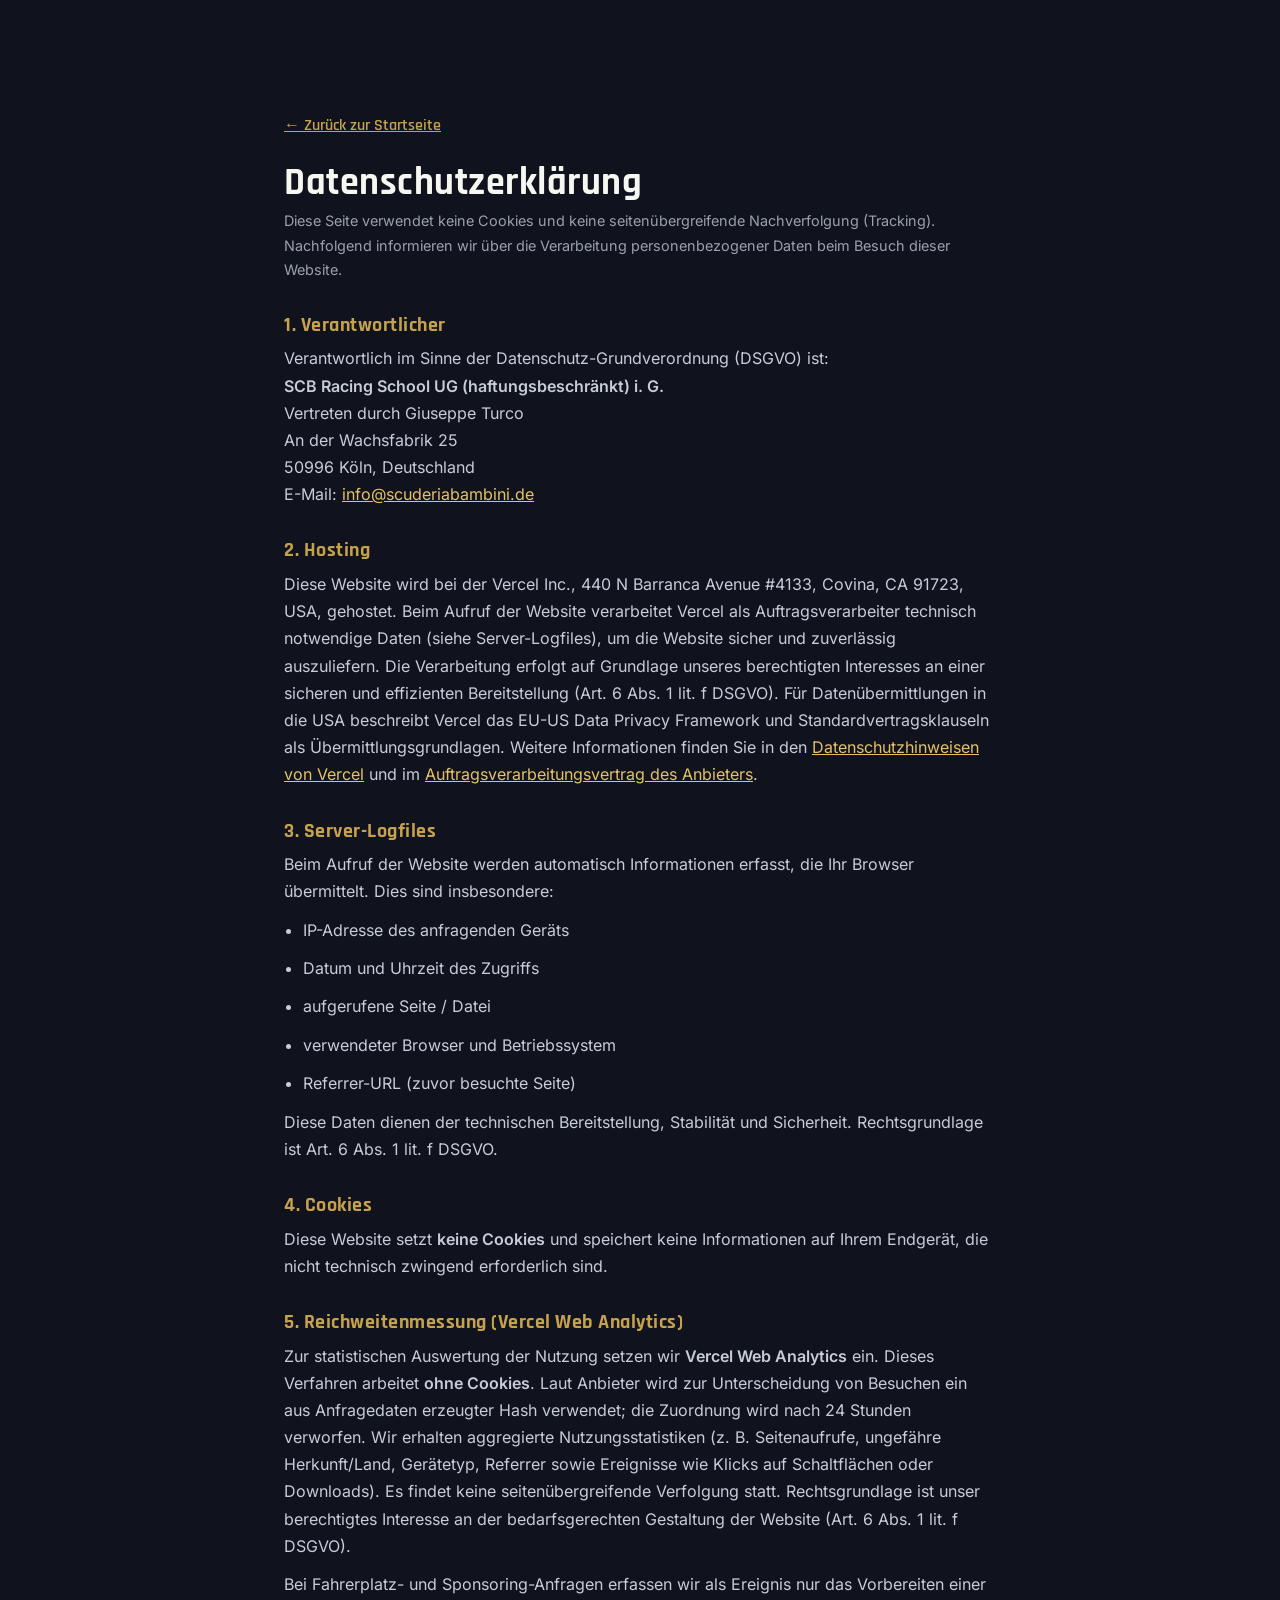
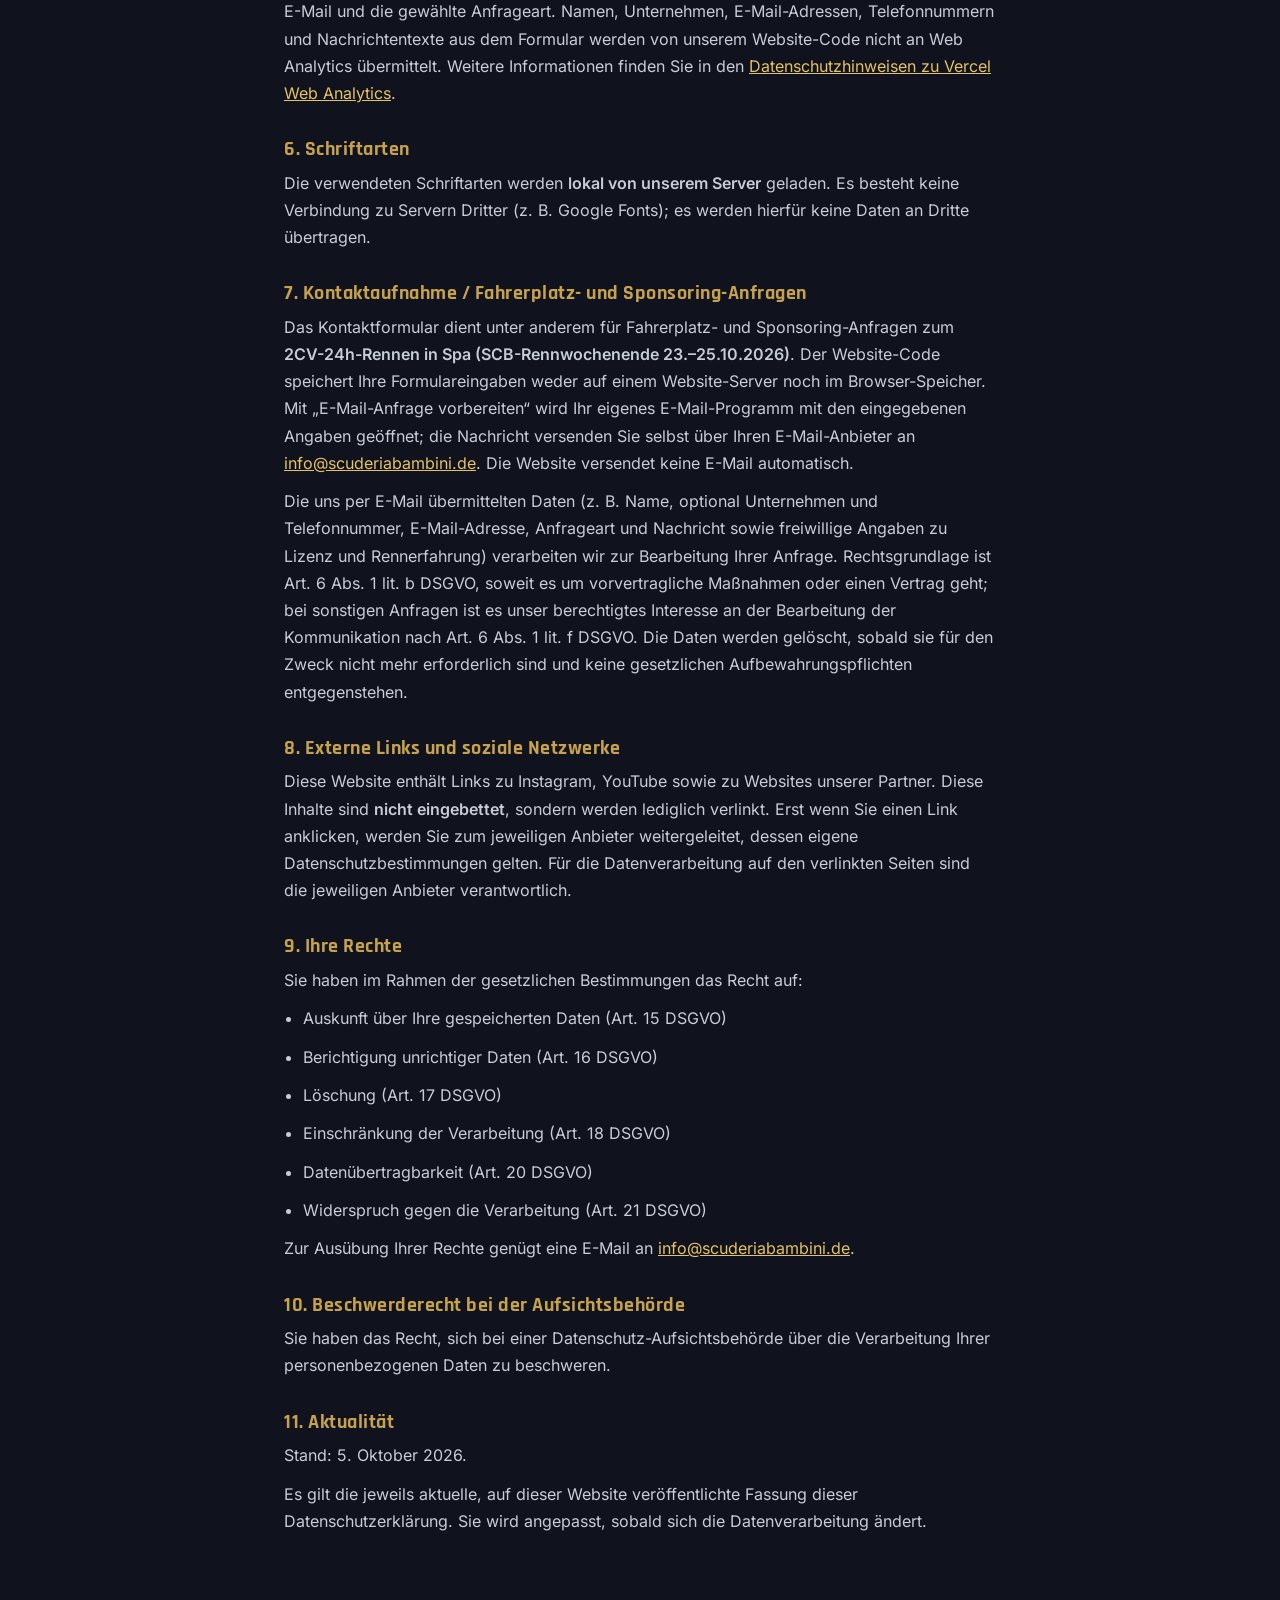
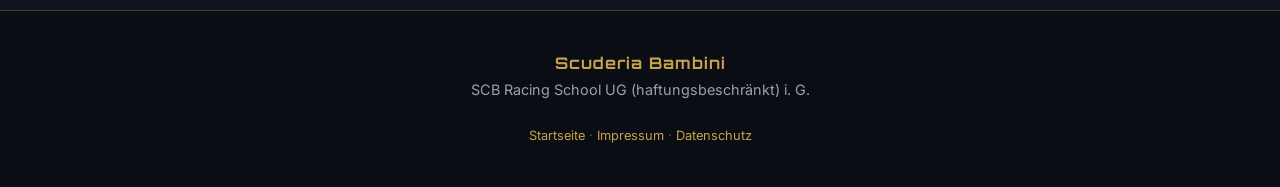
==== commit 1530d4b3: "Complete company details and add authentic motorsport photo gallery" ====
--- a/datenschutz.html
+++ b/datenschutz.html
@@ -17,13 +17,15 @@
     <h2>1. Verantwortlicher</h2>
     <p>
       Verantwortlich im Sinne der Datenschutz-Grundverordnung (DSGVO) ist:<br />
-      <span class="todo">[Name / Verantwortliche Person]</span><br />
-      <span class="todo">[Anschrift]</span><br />
+      <strong>SCB Racing School UG (haftungsbeschränkt) i. G.</strong><br />
+      Vertreten durch Giuseppe Turco<br />
+      An der Wachsfabrik 25<br />
+      50996 Köln, Deutschland<br />
       E-Mail: <a href="mailto:info@scuderiabambini.de">info@scuderiabambini.de</a>
     </p>
 
     <h2>2. Hosting</h2>
-    <p>Diese Website wird bei der Vercel Inc., 340 S Lemon Ave #4133, Walnut, CA 91789, USA, gehostet. Beim Aufruf der Website verarbeitet Vercel als Auftragsverarbeiter technisch notwendige Daten (siehe Server-Logfiles), um die Website sicher und zuverlässig auszuliefern. Die Verarbeitung erfolgt auf Grundlage unseres berechtigten Interesses an einer sicheren und effizienten Bereitstellung (Art. 6 Abs. 1 lit. f DSGVO). Eine Datenübermittlung in die USA wird auf Grundlage der Standardvertragsklauseln bzw. des EU-US Data Privacy Framework abgesichert.</p>
+    <p>Diese Website wird bei der Vercel Inc., 440 N Barranca Avenue #4133, Covina, CA 91723, USA, gehostet. Beim Aufruf der Website verarbeitet Vercel als Auftragsverarbeiter technisch notwendige Daten (siehe Server-Logfiles), um die Website sicher und zuverlässig auszuliefern. Die Verarbeitung erfolgt auf Grundlage unseres berechtigten Interesses an einer sicheren und effizienten Bereitstellung (Art. 6 Abs. 1 lit. f DSGVO). Für Datenübermittlungen in die USA beschreibt Vercel das EU-US Data Privacy Framework und Standardvertragsklauseln als Übermittlungsgrundlagen. Weitere Informationen finden Sie in den <a href="https://vercel.com/legal/privacy-notice" target="_blank" rel="noopener">Datenschutzhinweisen von Vercel</a> und im <a href="https://vercel.com/legal/dpa" target="_blank" rel="noopener">Auftragsverarbeitungsvertrag des Anbieters</a>.</p>
 
     <h2>3. Server-Logfiles</h2>
     <p>Beim Aufruf der Website werden automatisch Informationen erfasst, die Ihr Browser übermittelt. Dies sind insbesondere:</p>
@@ -72,7 +74,10 @@
     <p>Stand: 5. Oktober 2026.</p>
     <p>Es gilt die jeweils aktuelle, auf dieser Website veröffentlichte Fassung dieser Datenschutzerklärung. Sie wird angepasst, sobald sich die Datenverarbeitung ändert.</p>
 
-    <p class="muted">Hinweis: Diese Datenschutzerklärung wurde sorgfältig als Vorlage erstellt und bildet die aktuelle Datenverarbeitung der Website ab. Sie ersetzt keine Rechtsberatung. Wir empfehlen eine abschließende Prüfung durch eine fachkundige Person, insbesondere da das Projekt Minderjährige betrifft.</p>
   </main>
+  <footer class="footer">
+    <div><strong>Scuderia Bambini</strong><span>SCB Racing School UG (haftungsbeschränkt) i. G.</span></div>
+    <small><a href="index.html">Startseite</a> · <a href="impressum.html">Impressum</a> · <a href="datenschutz.html" aria-current="page">Datenschutz</a></small>
+  </footer>
 </body>
 </html>
--- a/styles.css
+++ b/styles.css
@@ -18,6 +18,7 @@
 }
 
 *{box-sizing:border-box;margin:0;padding:0}
+[hidden]{display:none!important}
 html{scroll-behavior:smooth}
 body{
   font-family:var(--font-body);
@@ -59,6 +60,13 @@
 .nav__links a:hover{opacity:1;color:var(--gold)}
 .nav__cta{padding:.45rem 1.1rem;border:2px solid var(--gold);border-radius:999px;color:var(--gold)!important;opacity:1!important}
 .nav__cta:hover{background:var(--gold);color:var(--navy)!important}
+.nav__toggle{display:none;min-height:44px;padding:.5rem 1rem;font:600 1rem var(--font-head);color:var(--gold);background:var(--navy);border:1px solid var(--gold);border-radius:999px;cursor:pointer}
+@media(max-width:1140px){
+  .nav:has(.nav__toggle:not([hidden])) .nav__toggle{display:block}
+  .nav:has(.nav__toggle:not([hidden])) .nav__links{display:none;position:absolute;top:100%;left:1rem;right:1rem;padding:1rem;background:var(--navy-3);border:1px solid var(--panel-line);border-radius:12px;max-height:calc(100dvh - 80px);overflow-y:auto;box-shadow:0 16px 35px rgba(0,0,0,.4)}
+  .nav:has(.nav__toggle:not([hidden])) .nav__links.is-open{display:grid;gap:.25rem}
+  .nav:has(.nav__toggle:not([hidden])) .nav__links a{display:block;padding:.65rem 1rem;min-height:44px}
+}
 @media(max-width:760px){.nav__links a:not(.nav__cta){display:none}.nav__name{display:none}}
 
 /* ---------- Hero ---------- */
@@ -179,9 +187,22 @@
 .tl__thumb--car img{object-fit:contain;padding:.3rem}
 
 /* gallery */
+.section-photo{margin-top:1.4rem;border:1px solid var(--panel-line);border-radius:12px;overflow:hidden;background:var(--navy-3)}
+.section-photo img{width:100%;height:auto;max-height:320px;object-fit:cover}
+.section-photo--wide img{max-height:400px}
+.section-photo--workshop img{height:280px;object-position:50% 64%}
+.section-photo figcaption{padding:.6rem .9rem;font-family:var(--font-head);font-size:1rem;color:var(--muted);text-align:left}
+.gallery-filters{display:flex;justify-content:center;flex-wrap:wrap;gap:.5rem;margin-top:1.3rem}
+.gallery-filter{min-height:44px;padding:.5rem 1rem;border:1px solid var(--panel-line);border-radius:999px;background:transparent;color:var(--white);font:600 1rem var(--font-head);cursor:pointer}
+.gallery-filter[aria-pressed="true"]{background:var(--gold);color:var(--navy);border-color:var(--gold)}
+.gallery-count{margin-top:.8rem;font-size:.875rem;color:var(--muted)!important}
 .gallery{display:grid;grid-template-columns:repeat(2,1fr);gap:.9rem;margin-top:1.4rem}
 .shot{position:relative;border-radius:12px;overflow:hidden;border:1px solid rgba(199,162,76,.22);aspect-ratio:4/3;background:#0b0d15}
+.shot__link{display:block;width:100%;height:100%;cursor:zoom-in}
+.shot figcaption{pointer-events:none}
 .shot img{width:100%;height:100%;object-fit:cover;display:block;transition:transform .5s ease}
+.shot img[src$="team-rennstrecke.jpg"]{object-position:50% 70%}
+.shot img[src$="c1-werkstatt.jpg"]{object-position:50% 65%}
 .shot:hover img{transform:scale(1.06)}
 .shot figcaption{position:absolute;left:0;right:0;bottom:0;padding:.55rem .85rem;text-align:left;font-family:var(--font-head);font-weight:600;font-size:.92rem;color:#fff;background:linear-gradient(transparent,rgba(11,13,21,.9))}
 .shot--car{background:#f2f2ef}
@@ -189,6 +210,18 @@
 .ph{aspect-ratio:4/3;display:flex;align-items:center;justify-content:center;border-radius:12px;font-family:var(--font-head);font-weight:600;letter-spacing:1px;color:var(--muted);
   background:repeating-conic-gradient(#1a1f2e 0% 25%,#141826 0% 50%) 50%/26px 26px;border:1px solid rgba(199,162,76,.2)}
 @media(max-width:520px){.gallery{grid-template-columns:1fr}}
+.photo-viewer{position:fixed;inset:0;margin:auto;width:min(1100px,96vw);max-width:96vw;max-height:94dvh;overflow:auto;padding:1rem;border:1px solid var(--panel-line);border-radius:16px;background:var(--navy-3);color:var(--white);box-shadow:0 20px 80px rgba(0,0,0,.7)}
+.photo-viewer::backdrop{background:rgba(0,0,0,.88)}
+.photo-viewer__close{display:block;margin:0 0 .75rem auto}
+.photo-viewer button{min-height:44px;padding:.5rem 1rem;font:600 1rem var(--font-head);border:1px solid var(--panel-line);border-radius:999px;background:var(--navy);color:var(--gold);cursor:pointer}
+.photo-viewer button:disabled{opacity:.45;cursor:default}
+.photo-viewer__figure img{display:block;width:100%;height:min(64dvh,720px);object-fit:contain}
+.photo-viewer__figure figcaption{text-align:center;padding:.75rem;font-size:1rem}
+.photo-viewer__controls{display:flex;align-items:center;justify-content:center;gap:1rem}
+.photo-viewer__controls span{font-size:.875rem;color:var(--muted)}
+body.photo-viewer-open{overflow:hidden}
+a:focus-visible,button:focus-visible{outline:3px solid var(--gold-bright);outline-offset:4px}
+.shot__link:focus-visible{outline-offset:-5px}
 
 /* partners */
 .partners{display:flex;flex-wrap:wrap;gap:1rem;justify-content:center;margin-top:1.4rem}
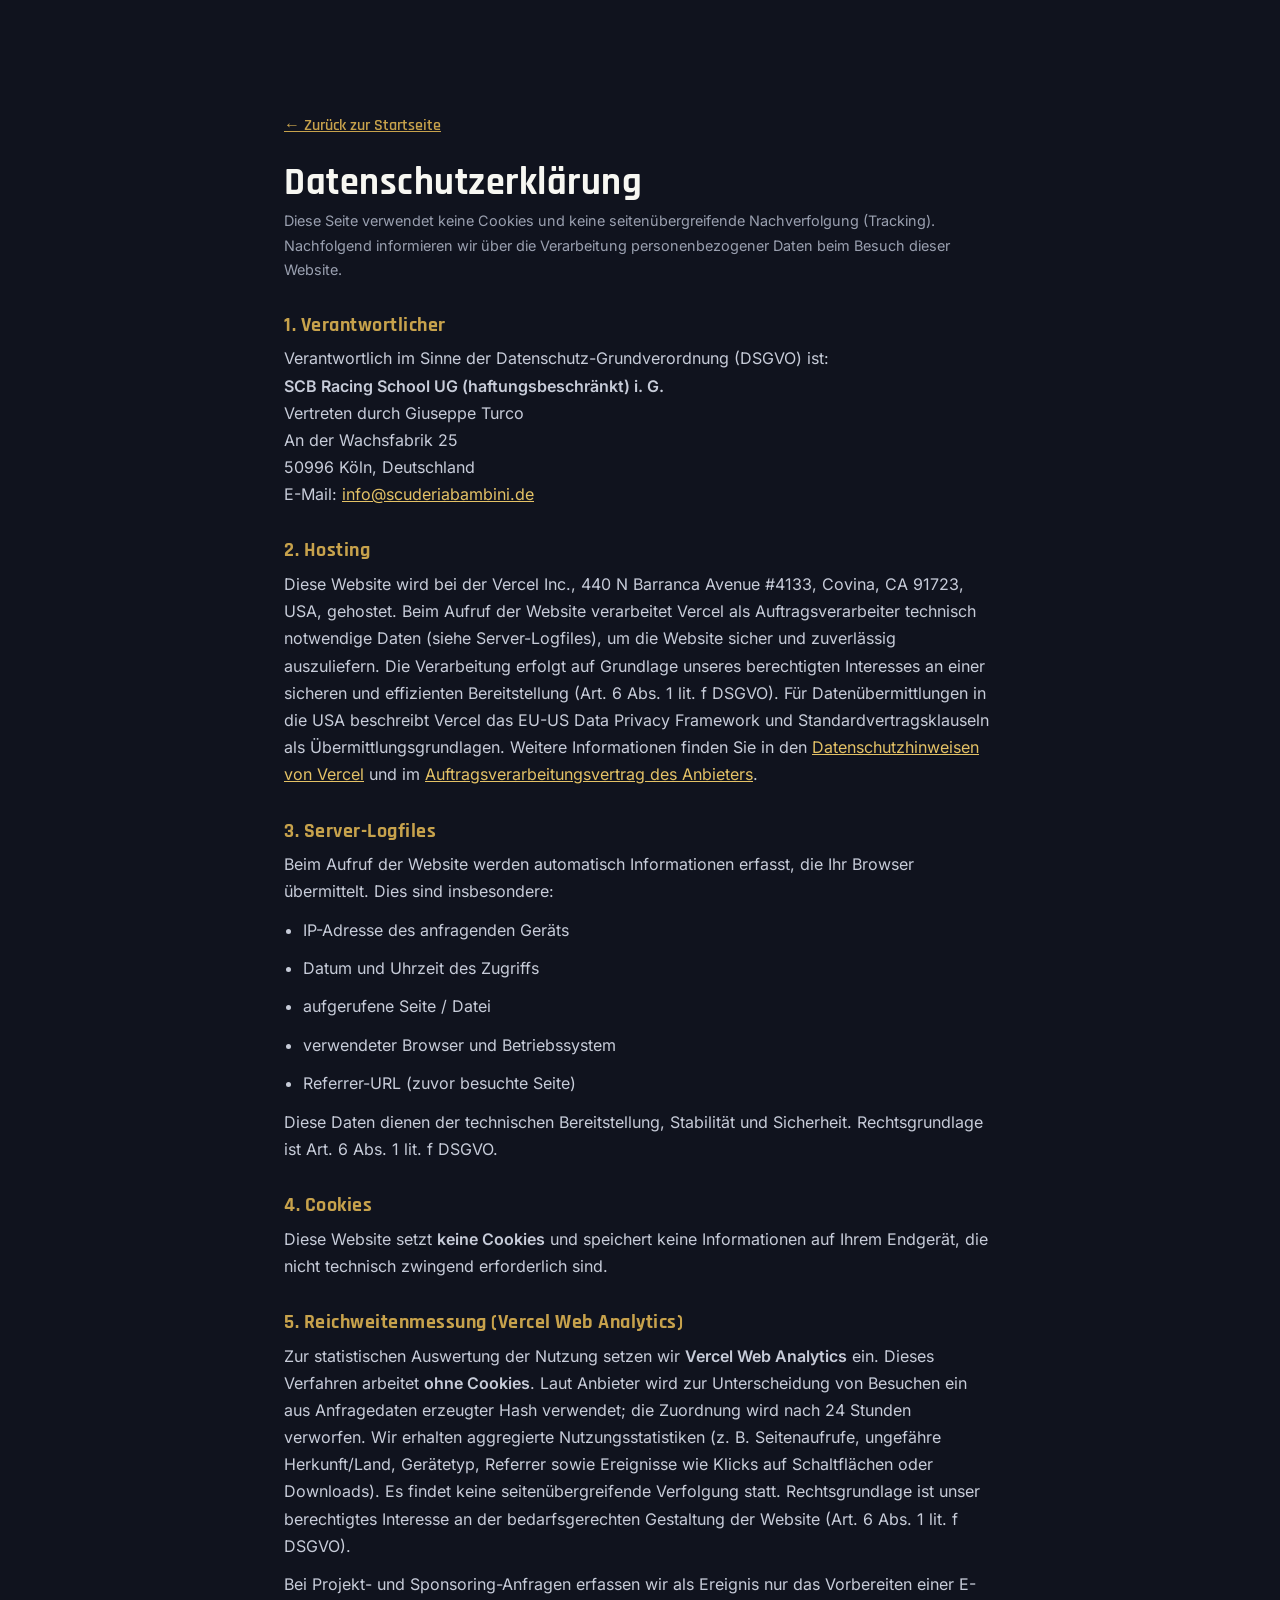
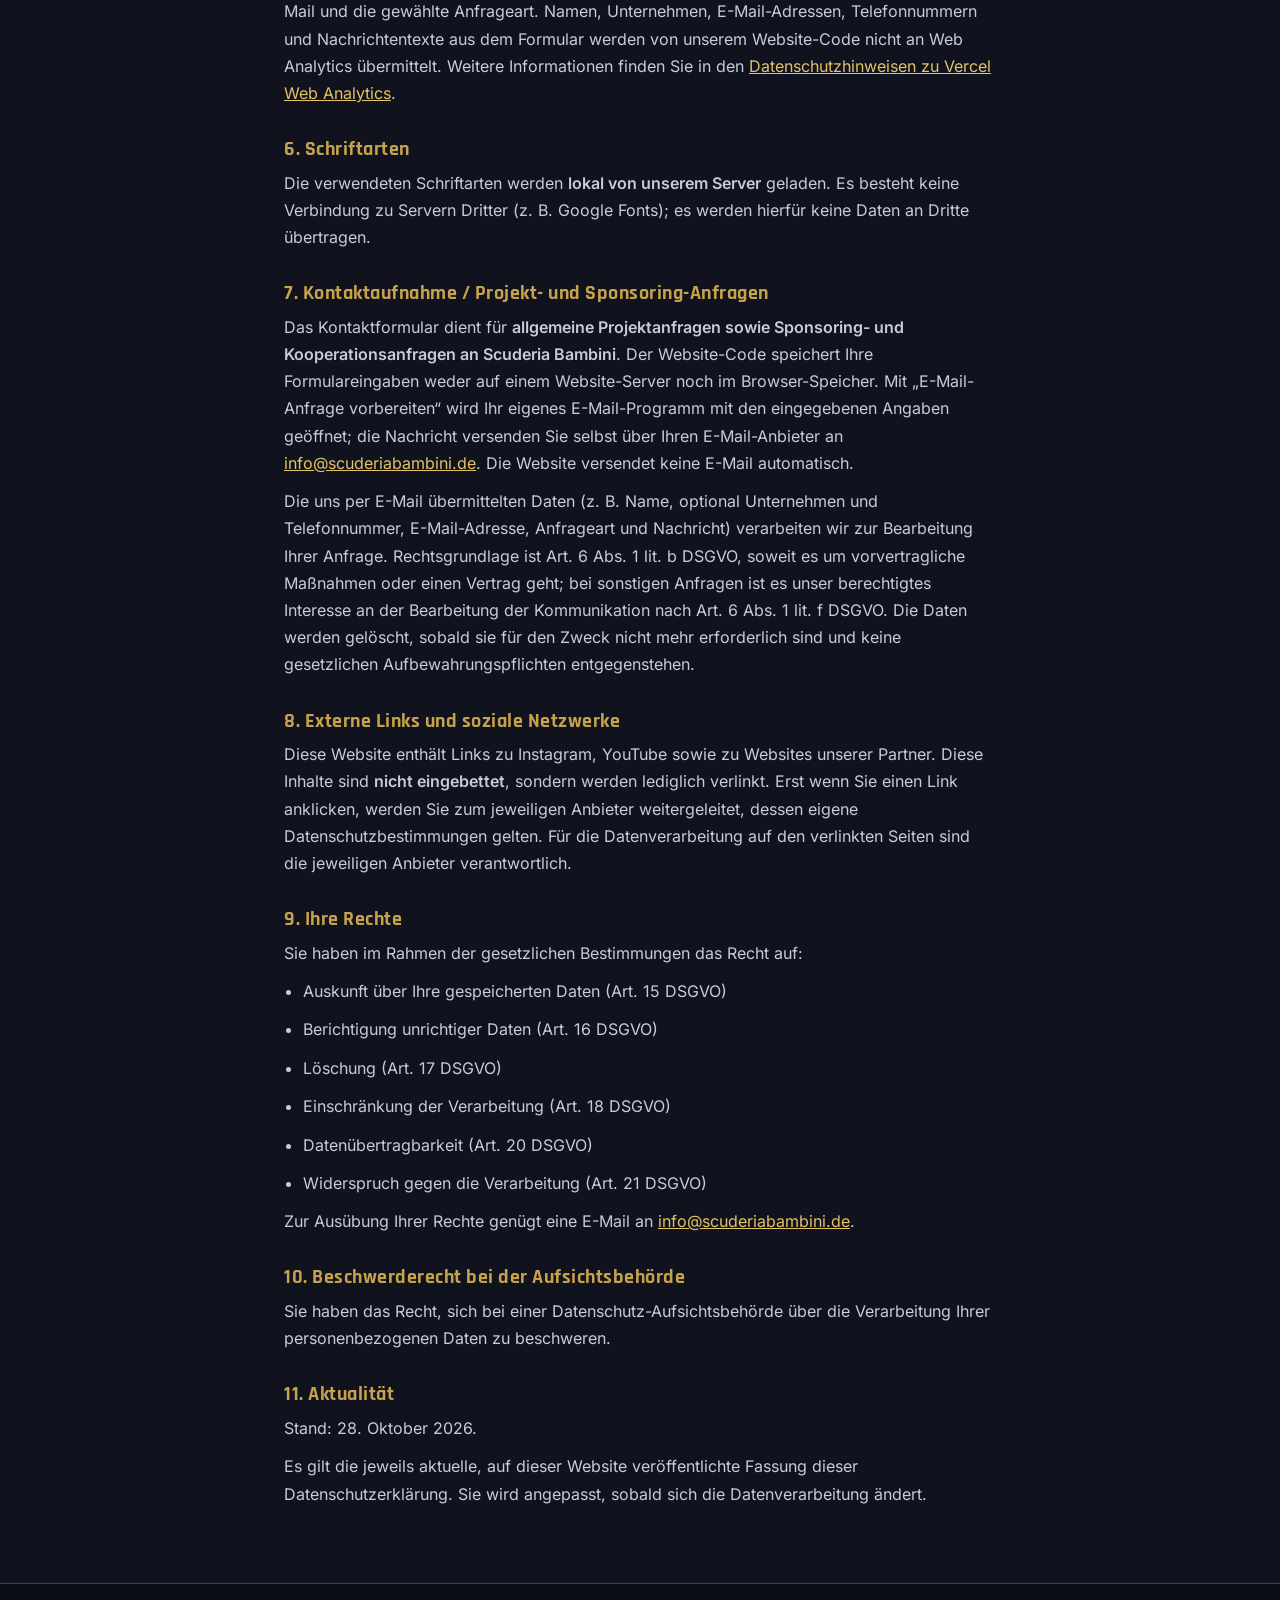
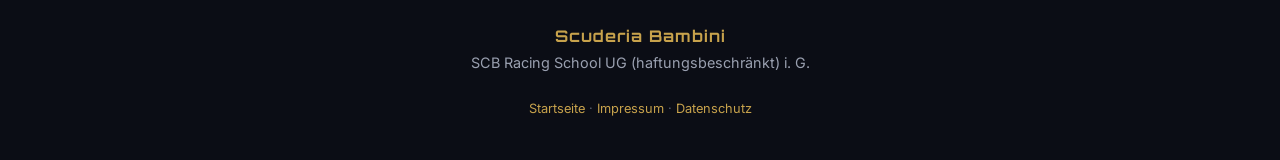
==== commit 66eff417: "Aktualisiere Website nach dem Spa-Rennwochenende 2026 Dokumentiere die abgesagte SCB-Teilnahme und e" ====
--- a/datenschutz.html
+++ b/datenschutz.html
@@ -43,14 +43,14 @@
 
     <h2>5. Reichweitenmessung (Vercel Web Analytics)</h2>
     <p>Zur statistischen Auswertung der Nutzung setzen wir <strong>Vercel Web Analytics</strong> ein. Dieses Verfahren arbeitet <strong>ohne Cookies</strong>. Laut Anbieter wird zur Unterscheidung von Besuchen ein aus Anfragedaten erzeugter Hash verwendet; die Zuordnung wird nach 24 Stunden verworfen. Wir erhalten aggregierte Nutzungsstatistiken (z. B. Seitenaufrufe, ungefähre Herkunft/Land, Gerätetyp, Referrer sowie Ereignisse wie Klicks auf Schaltflächen oder Downloads). Es findet keine seitenübergreifende Verfolgung statt. Rechtsgrundlage ist unser berechtigtes Interesse an der bedarfsgerechten Gestaltung der Website (Art. 6 Abs. 1 lit. f DSGVO).</p>
-    <p>Bei Fahrerplatz- und Sponsoring-Anfragen erfassen wir als Ereignis nur das Vorbereiten einer E-Mail und die gewählte Anfrageart. Namen, Unternehmen, E-Mail-Adressen, Telefonnummern und Nachrichtentexte aus dem Formular werden von unserem Website-Code nicht an Web Analytics übermittelt. Weitere Informationen finden Sie in den <a href="https://vercel.com/docs/analytics/privacy-policy" target="_blank" rel="noopener">Datenschutzhinweisen zu Vercel Web Analytics</a>.</p>
+    <p>Bei Projekt- und Sponsoring-Anfragen erfassen wir als Ereignis nur das Vorbereiten einer E-Mail und die gewählte Anfrageart. Namen, Unternehmen, E-Mail-Adressen, Telefonnummern und Nachrichtentexte aus dem Formular werden von unserem Website-Code nicht an Web Analytics übermittelt. Weitere Informationen finden Sie in den <a href="https://vercel.com/docs/analytics/privacy-policy" target="_blank" rel="noopener">Datenschutzhinweisen zu Vercel Web Analytics</a>.</p>
 
     <h2>6. Schriftarten</h2>
     <p>Die verwendeten Schriftarten werden <strong>lokal von unserem Server</strong> geladen. Es besteht keine Verbindung zu Servern Dritter (z. B. Google Fonts); es werden hierfür keine Daten an Dritte übertragen.</p>
 
-    <h2>7. Kontaktaufnahme / Fahrerplatz- und Sponsoring-Anfragen</h2>
-    <p>Das Kontaktformular dient unter anderem für Fahrerplatz- und Sponsoring-Anfragen zum <strong>2CV-24h-Rennen in Spa (SCB-Rennwochenende 23.–25.10.2026)</strong>. Der Website-Code speichert Ihre Formulareingaben weder auf einem Website-Server noch im Browser-Speicher. Mit „E-Mail-Anfrage vorbereiten“ wird Ihr eigenes E-Mail-Programm mit den eingegebenen Angaben geöffnet; die Nachricht versenden Sie selbst über Ihren E-Mail-Anbieter an <a href="mailto:info@scuderiabambini.de">info@scuderiabambini.de</a>. Die Website versendet keine E-Mail automatisch.</p>
-    <p>Die uns per E-Mail übermittelten Daten (z. B. Name, optional Unternehmen und Telefonnummer, E-Mail-Adresse, Anfrageart und Nachricht sowie freiwillige Angaben zu Lizenz und Rennerfahrung) verarbeiten wir zur Bearbeitung Ihrer Anfrage. Rechtsgrundlage ist Art. 6 Abs. 1 lit. b DSGVO, soweit es um vorvertragliche Maßnahmen oder einen Vertrag geht; bei sonstigen Anfragen ist es unser berechtigtes Interesse an der Bearbeitung der Kommunikation nach Art. 6 Abs. 1 lit. f DSGVO. Die Daten werden gelöscht, sobald sie für den Zweck nicht mehr erforderlich sind und keine gesetzlichen Aufbewahrungspflichten entgegenstehen.</p>
+    <h2>7. Kontaktaufnahme / Projekt- und Sponsoring-Anfragen</h2>
+    <p>Das Kontaktformular dient für <strong>allgemeine Projektanfragen sowie Sponsoring- und Kooperationsanfragen an Scuderia Bambini</strong>. Der Website-Code speichert Ihre Formulareingaben weder auf einem Website-Server noch im Browser-Speicher. Mit „E-Mail-Anfrage vorbereiten“ wird Ihr eigenes E-Mail-Programm mit den eingegebenen Angaben geöffnet; die Nachricht versenden Sie selbst über Ihren E-Mail-Anbieter an <a href="mailto:info@scuderiabambini.de">info@scuderiabambini.de</a>. Die Website versendet keine E-Mail automatisch.</p>
+    <p>Die uns per E-Mail übermittelten Daten (z. B. Name, optional Unternehmen und Telefonnummer, E-Mail-Adresse, Anfrageart und Nachricht) verarbeiten wir zur Bearbeitung Ihrer Anfrage. Rechtsgrundlage ist Art. 6 Abs. 1 lit. b DSGVO, soweit es um vorvertragliche Maßnahmen oder einen Vertrag geht; bei sonstigen Anfragen ist es unser berechtigtes Interesse an der Bearbeitung der Kommunikation nach Art. 6 Abs. 1 lit. f DSGVO. Die Daten werden gelöscht, sobald sie für den Zweck nicht mehr erforderlich sind und keine gesetzlichen Aufbewahrungspflichten entgegenstehen.</p>
 
     <h2>8. Externe Links und soziale Netzwerke</h2>
     <p>Diese Website enthält Links zu Instagram, YouTube sowie zu Websites unserer Partner. Diese Inhalte sind <strong>nicht eingebettet</strong>, sondern werden lediglich verlinkt. Erst wenn Sie einen Link anklicken, werden Sie zum jeweiligen Anbieter weitergeleitet, dessen eigene Datenschutzbestimmungen gelten. Für die Datenverarbeitung auf den verlinkten Seiten sind die jeweiligen Anbieter verantwortlich.</p>
@@ -71,7 +71,7 @@
     <p>Sie haben das Recht, sich bei einer Datenschutz-Aufsichtsbehörde über die Verarbeitung Ihrer personenbezogenen Daten zu beschweren.</p>
 
     <h2>11. Aktualität</h2>
-    <p>Stand: 5. Oktober 2026.</p>
+    <p>Stand: 28. Oktober 2026.</p>
     <p>Es gilt die jeweils aktuelle, auf dieser Website veröffentlichte Fassung dieser Datenschutzerklärung. Sie wird angepasst, sobald sich die Datenverarbeitung ändert.</p>
 
   </main>
